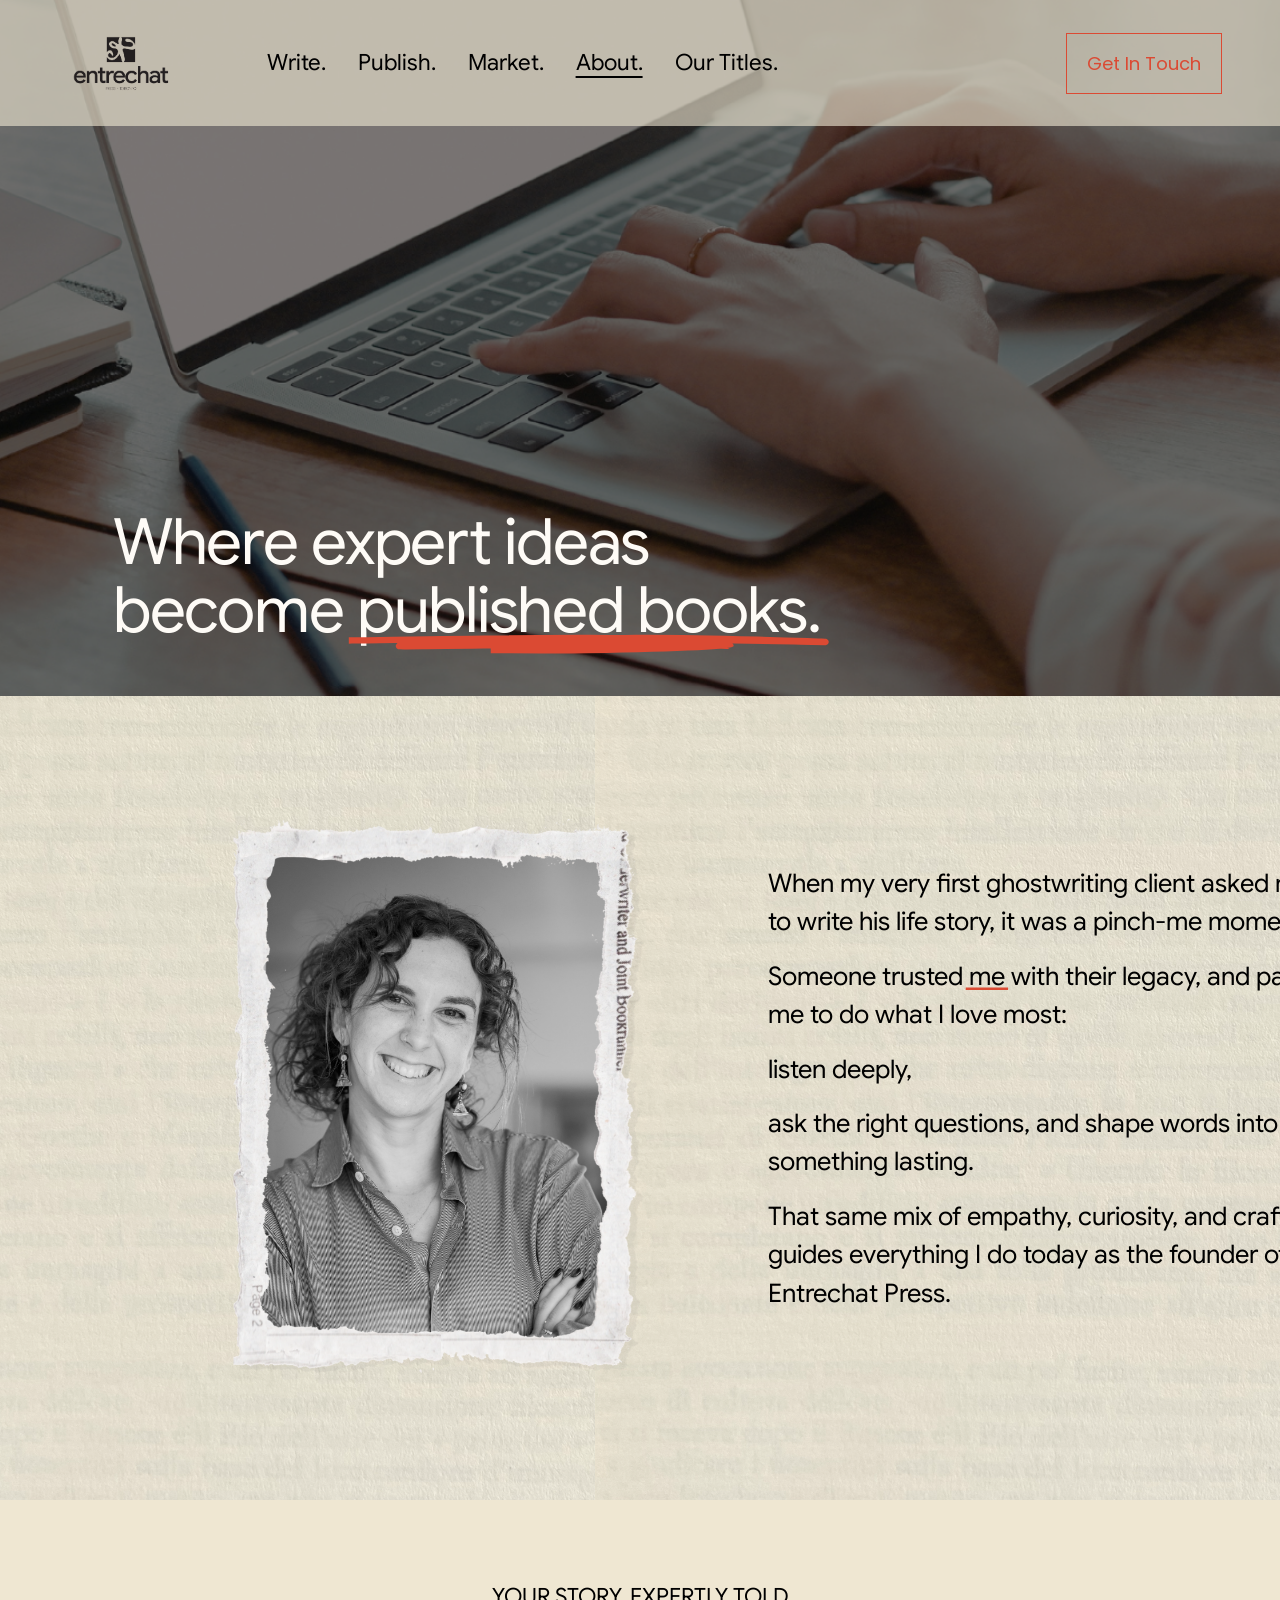
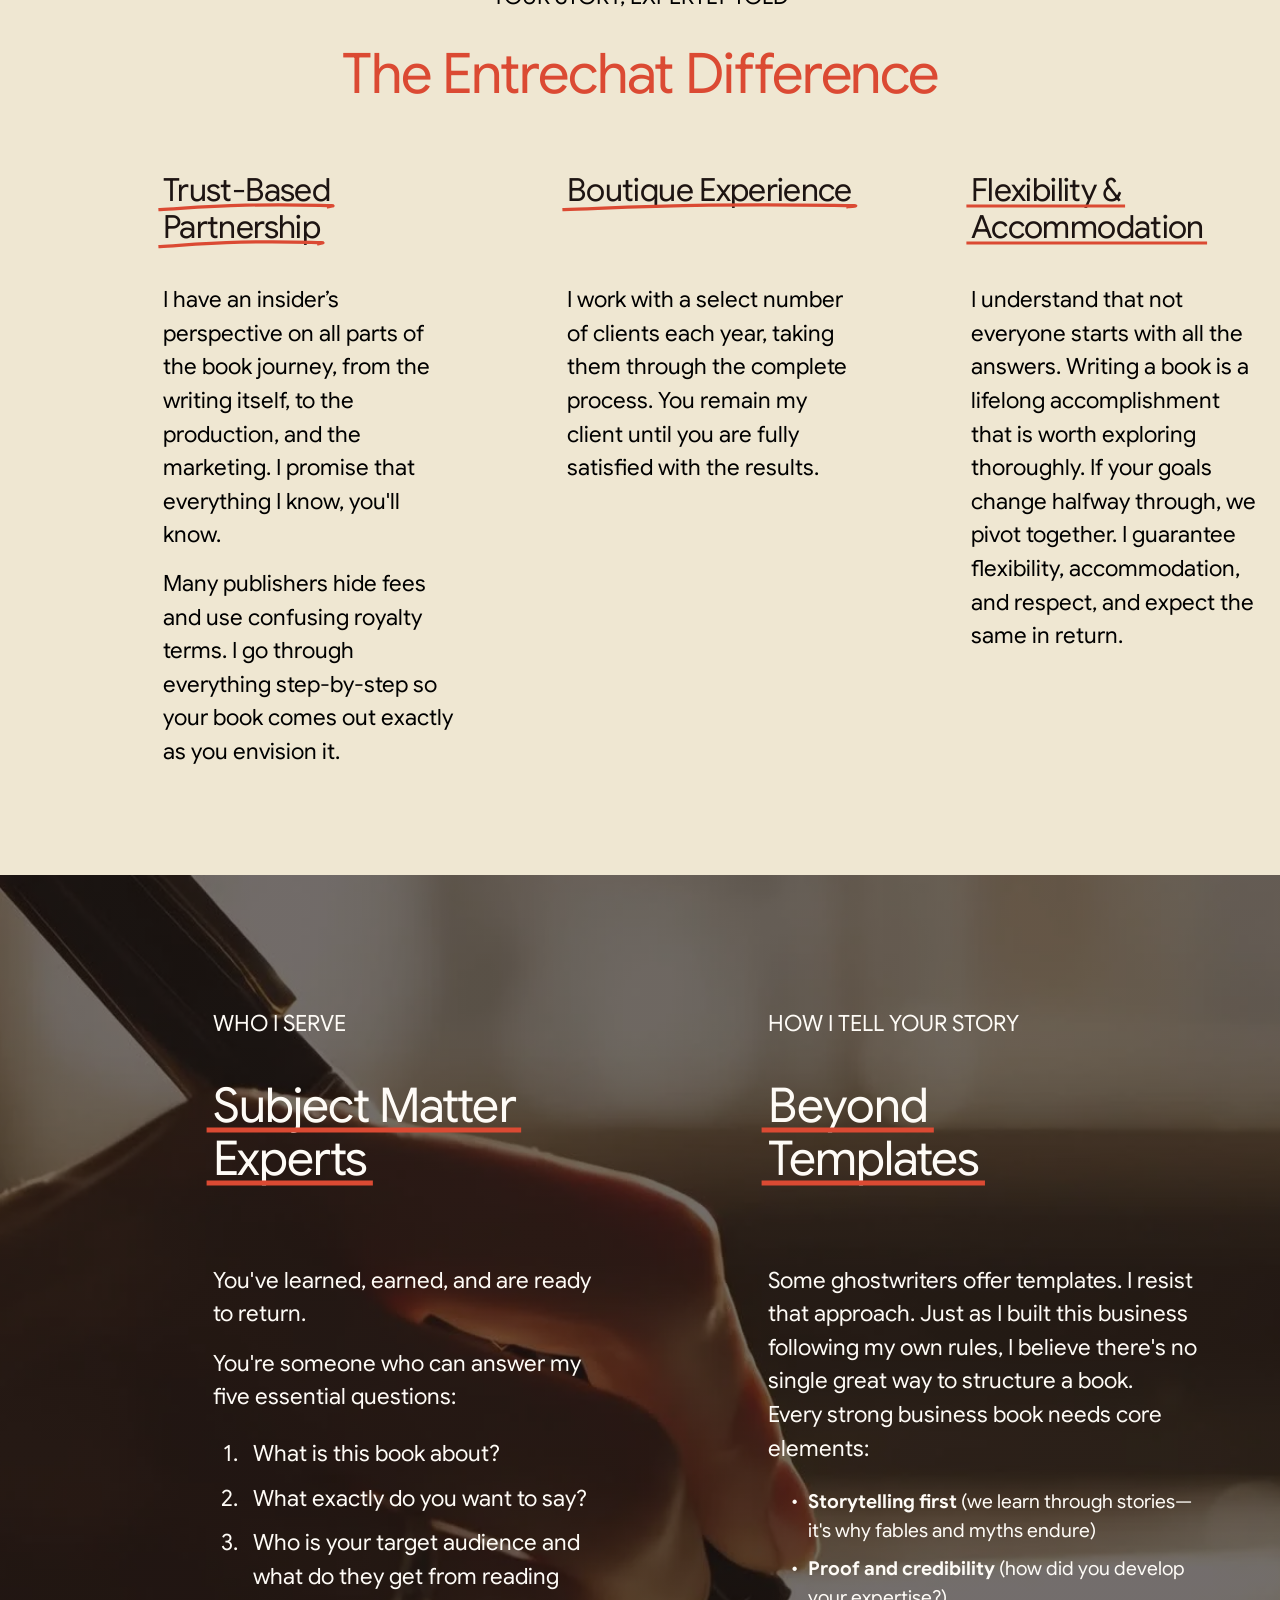
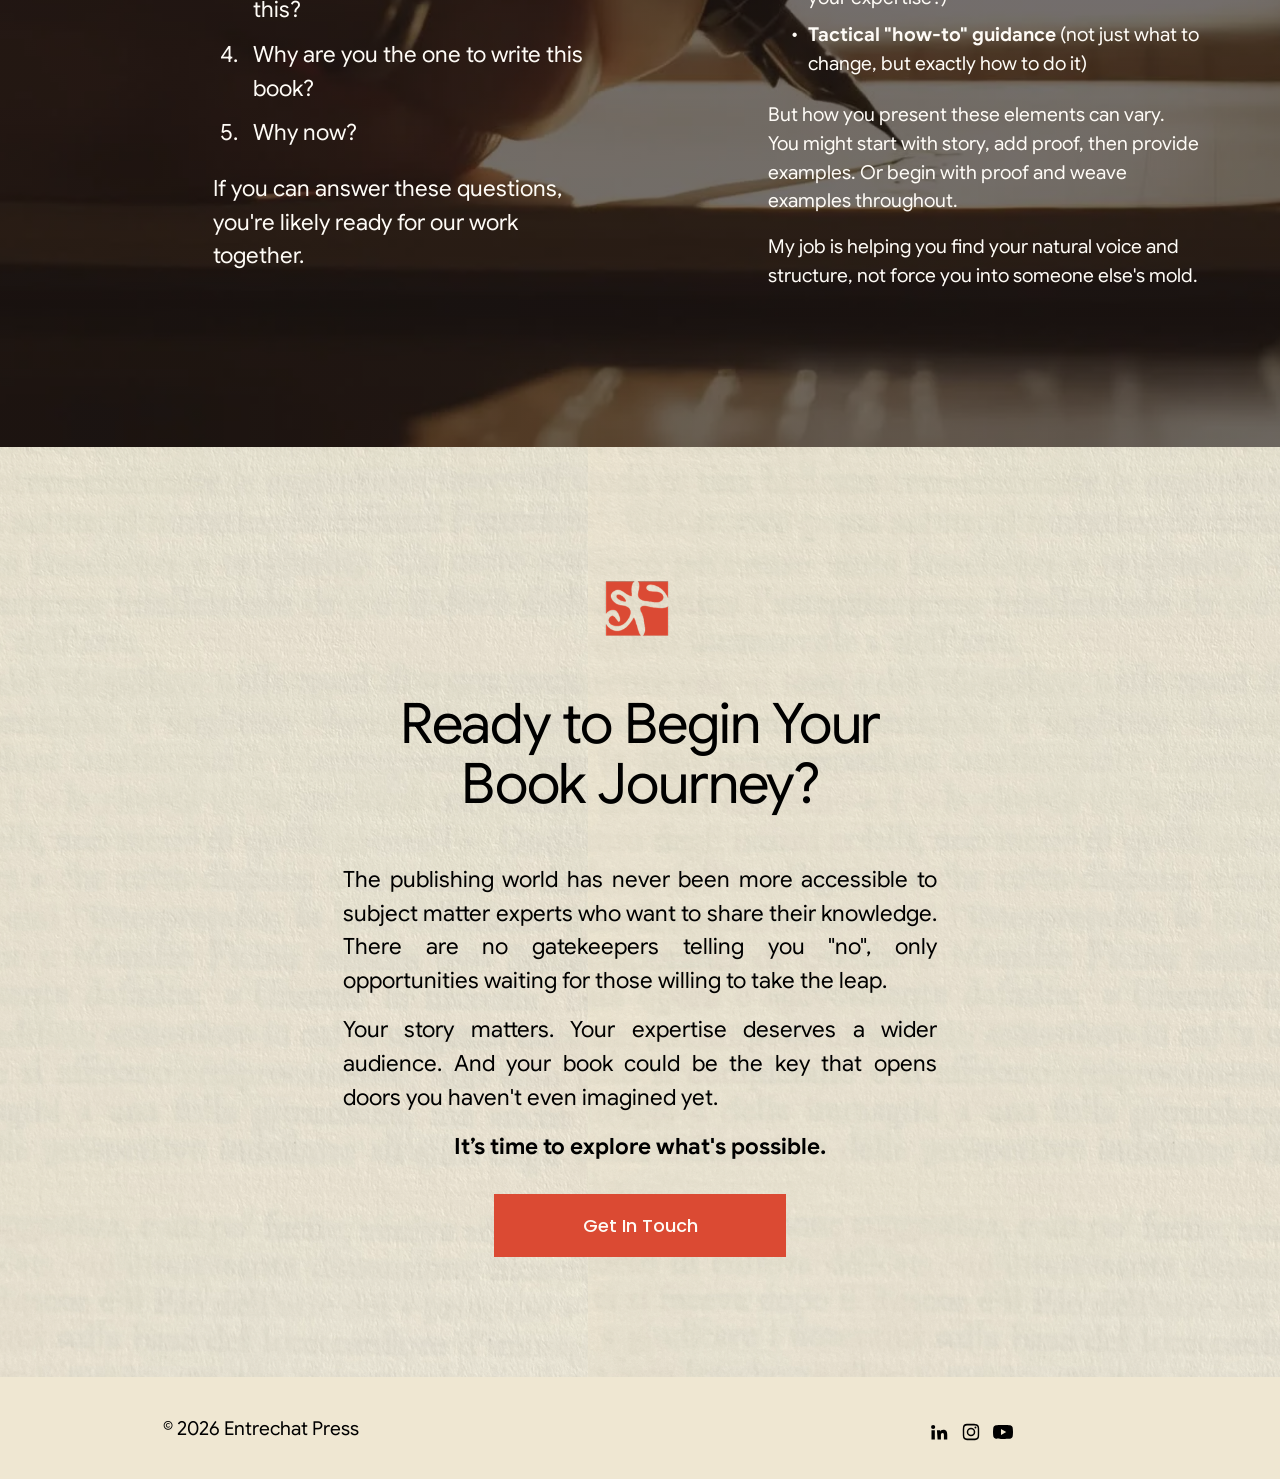
==== about.html @ d089e84f "Adina site update 2026-10-12 19:47" ====
<!doctype html>
<html lang="en-CA">
<head>
<meta charset="utf-8">
<meta name="viewport" content="width=device-width, initial-scale=1">
<title>About Us | Start Your Publishing Journey Today — Entrechat Press</title>
<link rel="icon" href="images/logo.png">
<link rel="stylesheet" href="css/style.css?v=12">
</head>
<body>
<a class="skip" href="#page">Skip to Content</a>

<header class="site-header">
  <div class="inner">
    <a class="logo" href="index.html"><img src="images/logo.png" alt="Entrechat Press"></a>
    <nav>
      <a href="write.html">Write.</a>
      <a href="publish.html">Publish.</a>
      <a href="market.html">Market.</a>
      <a href="about.html" class="active">About.</a>
      <a href="our-books.html">Our Titles.</a>
    </nav>
    <a class="header-btn" href="contact.html">Get In Touch</a>
    <button class="menu-toggle" aria-label="Open menu">&#9776;</button>
  </div>
</header>

<main id="page">

  <section class="page-hero about-hero" style="background-image:url('images/about-hero.png')">
    <h1>Where expert ideas <br>become <span class="hl">published books.<svg viewBox="0 0 100 100" preserveAspectRatio="none" aria-hidden="true"><path d="M 0,88 c 7.5,-0.45 35,-3.3 50,-3 c 15,0.3 48.5,5 50,5 c 1.5,0 -26.5,-5.75 -40,-5 c -13.5,0.75 -48.5,8.8 -50,10 c -1.5,1.2 29.5,-2 40,-2 c 10.5,0 30,0.95 30,2 c 0,1.05 -22.5,4.25 -30,5 c -7.5,0.75 -17,0 -20,0"/></svg></span></h1>
  </section>

  <section class="paper about-bio">
    <div class="stage">
      <img class="abs portrait" src="images/adina-portrait.png" alt="A woman with curly hair smiling, wearing a button-up shirt and earrings, in a black and white photo.">
      <div class="abs bio">
        <p>When my very first ghostwriting client asked me to write his life story, it was a pinch-me moment.</p>
        <p>Someone trusted <span class="hl">me<svg viewBox="0 0 100 100" preserveAspectRatio="none" aria-hidden="true"><path d="M 0,90 L 100,90"/></svg></span> with their legacy, and paid me to do what I love most:</p>
        <p>listen deeply,</p>
        <p>ask the right questions, and shape words into something lasting.</p>
        <p>That same mix of empathy, curiosity, and craft guides everything I do today as the founder of Entrechat Press.</p>
      </div>
    </div>
  </section>

  <section class="about-diff">
    <p class="eyebrow-c">Your story, expertly told</p>
    <h2>The Entrechat Difference</h2>
    <div class="diff-cols">
      <div>
        <h4><span class="hl">Trust-Based<svg viewBox="0 0 100 100" preserveAspectRatio="none" aria-hidden="true"><path d="M 0,99 c 12.5,-2.75 25,-8.5 50,-11 c 25,-2.5 38,0 50,1 c 2.4,0.2 -1.9,2.85 -2,3"/></svg></span> <span class="hl">Partnership<svg viewBox="0 0 100 100" preserveAspectRatio="none" aria-hidden="true"><path d="M 0,99 c 12.5,-2.75 25,-8.5 50,-11 c 25,-2.5 38,0 50,1 c 2.4,0.2 -1.9,2.85 -2,3"/></svg></span></h4>
        <p>I have an insider’s perspective on all parts of the book journey, from the writing itself, to the production, and the marketing. I promise that everything I know, you'll know.</p>
        <p>Many publishers hide fees and use confusing royalty terms. I go through everything step-by-step so your book comes out exactly as you envision it.</p>
      </div>
      <div>
        <h4><span class="hl">Boutique Experience<svg viewBox="0 0 100 100" preserveAspectRatio="none" aria-hidden="true"><path d="M 0,99 c 12.5,-2.75 25,-8.5 50,-11 c 25,-2.5 38,0 50,1 c 2.4,0.2 -1.9,2.85 -2,3"/></svg></span></h4>
        <p>I work with a select number of clients each year, taking them through the complete process. You remain my client until you are fully satisfied with the results.</p>
      </div>
      <div>
        <h4><span class="hl">Flexibility &amp;<svg viewBox="0 0 100 100" preserveAspectRatio="none" aria-hidden="true"><path d="M 0,90 L 100,90"/></svg></span> <span class="hl">Accommodation<svg viewBox="0 0 100 100" preserveAspectRatio="none" aria-hidden="true"><path d="M 0,90 L 100,90"/></svg></span></h4>
        <p>I understand that not everyone starts with all the answers. Writing a book is a lifelong accomplishment that is worth exploring thoroughly. If your goals change halfway through, we pivot together. I guarantee flexibility, accommodation, and respect, and expect the same in return.</p>
      </div>
    </div>
  </section>

  <section class="about-serve">
    <div class="stage">
      <div class="abs col left">
        <p class="eyebrow">Who I serve</p>
        <h3><span class="hl">Subject Matter<svg viewBox="0 0 100 100" preserveAspectRatio="none" aria-hidden="true"><path d="M 0,90 L 100,90"/></svg></span> <span class="hl">Experts<svg viewBox="0 0 100 100" preserveAspectRatio="none" aria-hidden="true"><path d="M 0,90 L 100,90"/></svg></span></h3>
        <div class="body">
          <p>You've learned, earned, and are ready to return.</p>
          <p>You're someone who can answer my five essential questions:</p>
          <ol>
            <li>What is this book about?</li>
            <li>What exactly do you want to say?</li>
            <li>Who is your target audience and what do they get from reading this?</li>
            <li>Why are you the one to write this book?</li>
            <li>Why now?</li>
          </ol>
          <p>If you can answer these questions, you're likely ready for our work together.</p>
        </div>
      </div>
      <div class="abs col right">
        <p class="eyebrow">How I tell your story</p>
        <h3><span class="hl">Beyond<svg viewBox="0 0 100 100" preserveAspectRatio="none" aria-hidden="true"><path d="M 0,90 L 100,90"/></svg></span> <span class="hl">Templates<svg viewBox="0 0 100 100" preserveAspectRatio="none" aria-hidden="true"><path d="M 0,90 L 100,90"/></svg></span></h3>
        <div class="body">
          <p>Some ghostwriters offer templates. I resist that approach. Just as I built this business following my own rules, I believe there's no single great way to structure a book.<br>Every strong business book needs core elements:</p>
          <ul class="small">
            <li><strong>Storytelling first</strong> (we learn through stories—it's why fables and myths endure)</li>
            <li><strong>Proof and credibility</strong> (how did you develop your expertise?)</li>
            <li><strong>Tactical "how-to" guidance</strong> (not just what to change, but exactly how to do it)</li>
          </ul>
          <p class="small">But how you present these elements can vary.<br>You might start with story, add proof, then provide examples. Or begin with proof and weave examples throughout.</p>
          <p class="small">My job is helping you find your natural voice and structure, not force you into someone else's mold.</p>
        </div>
      </div>
    </div>
  </section>

  <section class="paper about-begin">
    <img class="mark" src="images/logo-red-square.png" alt="A logo with black letters 'S' and 'S' on a red square background.">
    <h2>Ready to Begin Your Book Journey?</h2>
    <div class="text">
      <p>The publishing world has never been more accessible to subject matter experts who want to share their knowledge. There are no gatekeepers telling you "no", only opportunities waiting for those willing to take the leap.</p>
      <p>Your story matters. Your expertise deserves a wider audience. And your book could be the key that opens doors you haven't even imagined yet.</p>
      <p><strong>It’s time to explore what's possible.</strong></p>
    </div>
    <a class="btn btn-solid" href="contact.html">Get In Touch</a>
  </section>

</main>

<footer class="site-footer">
  <p>© 2026 Entrechat Press</p>
  <nav class="social" aria-label="Social">
    <a href="https://www.linkedin.com/in/adinasamuels/" target="_blank" rel="noopener" aria-label="LinkedIn"><svg viewBox="0 0 24 24"><path d="M4.98 3.5a2.5 2.5 0 1 1 0 5 2.5 2.5 0 0 1 0-5zM3 9.75h4v11.25H3zM9.5 9.75h3.8v1.6h.05c.53-1 1.83-2.05 3.77-2.05 4.03 0 4.78 2.65 4.78 6.1V21h-4v-5c0-1.2-.02-2.73-1.66-2.73-1.67 0-1.92 1.3-1.92 2.64V21h-4z"/></svg></a>
    <a href="https://www.instagram.com/adinasamuels/?hl=en" target="_blank" rel="noopener" aria-label="Instagram"><svg viewBox="0 0 24 24"><path d="M12 2.2c3.2 0 3.58 0 4.85.07 3.25.15 4.77 1.69 4.92 4.92.06 1.27.07 1.65.07 4.85s0 3.58-.07 4.85c-.15 3.23-1.66 4.77-4.92 4.92-1.27.06-1.65.07-4.85.07s-3.58 0-4.85-.07c-3.26-.15-4.77-1.7-4.92-4.92C2.17 15.58 2.16 15.2 2.16 12s0-3.58.07-4.85C2.38 3.92 3.9 2.38 7.15 2.23 8.42 2.17 8.8 2.16 12 2.16zm0 2c-3.15 0-3.5 0-4.74.07-2.2.1-3.22 1.14-3.32 3.32C3.88 8.83 3.87 9.2 3.87 12s0 3.17.07 4.41c.1 2.17 1.12 3.22 3.32 3.32 1.24.06 1.6.07 4.74.07s3.5 0 4.74-.07c2.2-.1 3.22-1.15 3.32-3.32.06-1.24.07-1.6.07-4.41s0-3.17-.07-4.41c-.1-2.18-1.13-3.22-3.32-3.32C15.5 4.2 15.15 4.2 12 4.2zm0 2.67a5.13 5.13 0 1 1 0 10.26 5.13 5.13 0 0 1 0-10.26zm0 1.8a3.33 3.33 0 1 0 0 6.66 3.33 3.33 0 0 0 0-6.66zm5.34-3.2a1.2 1.2 0 1 1 0 2.4 1.2 1.2 0 0 1 0-2.4z"/></svg></a>
    <a href="https://www.youtube.com/@adinasamuels" target="_blank" rel="noopener" aria-label="YouTube"><svg viewBox="0 0 24 24"><path d="M23.5 6.2a3 3 0 0 0-2.1-2.1C19.5 3.6 12 3.6 12 3.6s-7.5 0-9.4.5A3 3 0 0 0 .5 6.2 31.5 31.5 0 0 0 0 12a31.5 31.5 0 0 0 .5 5.8 3 3 0 0 0 2.1 2.1c1.9.5 9.4.5 9.4.5s7.5 0 9.4-.5a3 3 0 0 0 2.1-2.1A31.5 31.5 0 0 0 24 12a31.5 31.5 0 0 0-.5-5.8zM9.6 15.6V8.4l6.3 3.6z"/></svg></a>
  </nav>
</footer>

<script src="js/site.js"></script>
</body>
</html>
---- css/style.css ----
/* Entrechat Press - rebuilt from the Squarespace site (2026-10-12).
   Colours, fonts and spacing copied from the original theme. */

@font-face { font-family: "Google Sans"; src: url("../fonts/google-sans.woff2") format("woff2"); font-weight: 400 700; font-style: normal; font-display: swap; }
@font-face { font-family: "Google Sans"; src: url("../fonts/google-sans-italic.woff2") format("woff2"); font-weight: 400 700; font-style: italic; font-display: swap; }
@font-face { font-family: "Poppins"; src: url("../fonts/poppins-400.woff2") format("woff2"); font-weight: 400; font-display: swap; }
@font-face { font-family: "Poppins"; src: url("../fonts/poppins-500.woff2") format("woff2"); font-weight: 500 700; font-display: swap; }
@font-face { font-family: "Almarai"; src: url("../fonts/almarai-400.woff2") format("woff2"); font-weight: 400; font-display: swap; }

:root {
  --white: #FEFBF6;        /* hsl(40,82%,98%) */
  --cream: #EFE7D2;        /* lightAccent hsl(44,48%,88%) */
  --red: #DB4A33;          /* accent hsl(8,70%,53%) */
  --dark: #1D1412;         /* darkAccent */
  --black: #000;
  --text: #000;
  --sans: "Google Sans", Arial, sans-serif;
  --meta: "Poppins", Arial, sans-serif;
  --header-h: 126px;
}

* { box-sizing: border-box; }
html { scroll-behavior: smooth; }
body { margin: 0; background: var(--white); color: var(--text); font-family: var(--sans); font-size: 22.4px; line-height: 1.5; -webkit-font-smoothing: antialiased; }
img { max-width: 100%; display: block; }
a { color: inherit; }
figure { margin: 0; }
/* Squarespace bullets: a "•" in a 40px gutter, right-aligned 10px from the text */
main ul { list-style: none; padding-left: 40px; }
main ul > li::before { content: "•"; display: inline-block; box-sizing: border-box; width: 40px; margin-left: -40px; padding-right: 10px; text-align: right; }
h1, h2, h3, h4 { font-family: var(--sans); font-weight: 400; letter-spacing: -.02em; line-height: 1.2; margin: 0; }
h1 { line-height: 1.056; }
h2 { line-height: 1.08; }
h3 { line-height: 1.104; }
h4 { line-height: 1.152; }
p { margin: 0; }
main { overflow-x: clip; }
.skip { position: absolute; left: -9999px; }
.skip:focus { left: 10px; top: 10px; z-index: 100; background: #fff; padding: 8px; }

/* ---------- header ---------- */
.site-header { position: fixed; inset: 0 0 auto 0; height: var(--header-h); z-index: 50; background: rgba(239, 231, 210, .62); }
.site-header .inner { height: 100%; display: flex; align-items: center; padding: 0 57.6px; }
.site-header .logo img { width: 123px; height: 123px; }
.site-header nav { display: flex; gap: 32px; margin-left: 86px; }
.site-header nav a { text-decoration: none; font-size: 22.4px; color: var(--black); }
.site-header nav a:hover, .site-header nav a.active { text-decoration: underline; text-underline-offset: 6px; }
.header-btn { margin-left: auto; display: inline-flex; align-items: center; justify-content: center; width: 156px; height: 61px; border: 1px solid var(--red); color: var(--red); text-decoration: none; font-family: var(--meta); font-size: 18px; }
.header-btn:hover { background: var(--red); color: #fff; }
.menu-toggle { display: none; }

/* ---------- buttons ---------- */
.btn { display: inline-flex; align-items: center; justify-content: center; text-align: center; text-decoration: none; font-family: var(--meta); font-weight: 500; font-size: 18px; line-height: 1.2; }
.btn-solid { background: var(--red); color: var(--white); height: 62px; padding: 0 1.3rem; }
.btn-solid:hover { background: #c43d28; }
.btn-outline { border: 1px solid var(--red); color: var(--red); padding: 1rem 1.3rem; line-height: 1.5; font-weight: 400; }
.btn-outline:hover { background: var(--red); color: #fff; }

/* hand-drawn red underline = Squarespace text highlight: one path scaled over the
   word's content box (1.25em tall), stroke 0.1em that does not scale with the box */
.hl { position: relative; }
.hl svg { position: absolute; left: -.08em; top: 0; width: calc(100% + .15em); height: 100%; overflow: visible; fill: none; stroke: var(--red); stroke-width: .1em; stroke-linecap: square; stroke-linejoin: bevel; pointer-events: none; }
.hl svg path { vector-effect: non-scaling-stroke; }

/* ---------- home: hero ---------- */
.hero { position: relative; margin-top: 30px; min-height: 1329px; background: url("../images/hero.jpg") center / cover no-repeat; padding: 228px 0 0 264px; }
.hero .eyebrow { text-transform: uppercase; }
.hero h1 { font-size: 64px; margin-top: 48px; max-width: 820px; color: var(--dark); }
.hero h1 em { font-style: italic; color: var(--dark); }
.hero .copy { max-width: 594px; margin-top: 49px; }
.hero .copy p + p { margin-top: 33.6px; }
.hero .btn-solid { width: 342px; height: 63px; margin-top: 115px; }

/* ---------- home: logo strip ---------- */
.logo-strip { background: var(--red); height: 236px; overflow: hidden; display: flex; align-items: center; }
.logo-track { display: flex; width: max-content; animation: slideshow 300s linear infinite; }
.logo-track img { width: 327px; height: 180px; object-fit: contain; margin-right: 20px; flex: 0 0 auto; }
@keyframes slideshow { from { transform: translateX(0); } to { transform: translateX(-50%); } }

/* ---------- home: services ---------- */
.services { position: relative; height: 1136px; background: #E9503A url("../images/services-bg.png") center / cover no-repeat; }
.services .intro { text-align: center; padding-top: 124px; color: var(--cream); }
.services .intro p { text-transform: uppercase; }
.services .intro h2 { font-size: 56px; color: var(--white); font-weight: 700; margin-top: 11px; }
.services .stage { position: absolute; top: 0; bottom: 0; left: 50%; width: 1425px; margin-left: -712.5px; }
.phase-card { position: absolute; width: 342px; padding: 73px 50px 0; }
/* Squarespace shape block: cream rect with a 2px red stroke, dash 5 / gap 17, centred on the edge */
.dash-box { z-index: 0; }
.phase-card::before, .dash-box::before { content: ""; position: absolute; inset: -2px; z-index: -1; background: url("data:image/svg+xml,%3Csvg xmlns='http://www.w3.org/2000/svg' width='100%25' height='100%25'%3E%3Crect width='100%25' height='100%25' fill='%23EFE7D2' stroke='%23DB4A33' stroke-width='4' stroke-dasharray='5 17' stroke-linecap='square'/%3E%3C/svg%3E"); }
.phase-card { z-index: 0; }
.phase-card.c1 { left: 113px; top: 353px; height: 541px; }
.phase-card.c2 { left: 567px; top: 463px; height: 504px; }
.phase-card.c3 { left: 970px; top: 353px; height: 541px; }
.phase-card h4 { font-size: 32px; color: var(--black); }
.phase-card h3 { font-size: 48px; color: var(--red); margin-top: 37px; }
.phase-card p { margin-top: 21px; }
.phase-card .btn-outline { width: 241px; min-height: 99px; margin-top: 46px; }
.sticker { position: absolute; z-index: 2; pointer-events: none; object-fit: contain; }
.sticker.triangles { left: 113px; top: 304px; width: 140px; height: 87px; }
.sticker.arrow1 { left: 415px; top: 374px; width: 191px; height: 130px; }
.sticker.stars { left: 869px; top: 403px; width: 140px; height: 147px; }
.sticker.pin { left: 1174px; top: 279px; width: 137px; height: 173px; }
.sticker.arrow2 { left: 869px; top: 871px; width: 191px; height: 130px; }

/* ---------- home: testimonials + founder (paper) ---------- */
.paper-wrap { overflow: hidden; }
.paper { background: var(--cream) url("../images/paper-texture.png") center / cover no-repeat; overflow: hidden; }
.write-paper { background-image: linear-gradient(rgba(254, 251, 246, .27), rgba(254, 251, 246, .27)), url("../images/paper-texture.png"); }
.write-process { background-image: linear-gradient(rgba(254, 251, 246, .3), rgba(254, 251, 246, .3)), url("../images/paper-texture.png"); }
.testimonials { height: 626px; padding: 75px 0 0; }
.t-viewport { overflow: visible; }
.t-track { display: flex; align-items: center; height: 386px; gap: 20px; transform: translateX(-477px); }
.t-track.animating { transition: transform .6s ease; }
.t-card { flex: 0 0 570px; background: var(--red); color: var(--white); padding: 23px 51px 34px; }
.t-card img { width: 76px; height: 77px; border-radius: 50%; object-fit: cover; }
.t-card blockquote { margin: 20px 0 0; font-size: 25.6px; line-height: 1.08; letter-spacing: -.02em; max-width: 380px; }
.t-card .who { margin-top: 46px; font-family: var(--sans); font-weight: 700; font-size: 16px; line-height: 1.5; text-transform: uppercase; }
.t-card .who span { display: block; }
.t-nav { display: flex; justify-content: center; gap: 20px; margin-top: 57px; }
.t-nav button { width: 60px; height: 60px; border-radius: 50%; border: 0; background: rgba(219, 74, 51, .85); color: #fff; cursor: pointer; display: grid; place-items: center; }
.t-nav button:hover { background: var(--red); }

.founder { position: relative; height: 1188px; padding: 187px 0 0 163px; }
.founder .art { position: absolute; top: 47px; left: calc(50% - 185.5px); width: 1747px; max-width: none; clip-path: inset(0 0 0 241px); }
.founder .text { position: relative; z-index: 1; max-width: 544px; }
.founder .eyebrow { text-transform: uppercase; }
.founder h2 { width: 494px; font-size: 56px; font-weight: 700; color: var(--red); margin-top: 10px; }
.founder .body { margin-top: 27px; }
.founder .body p + p { margin-top: 16px; }
.founder .btn-solid { width: 292px; height: 63px; margin-top: 52px; }

/* ---------- home: FAQ ---------- */
.faq { position: relative; height: 1575px; background: #111 url("../images/bookshelf.jpg") center / cover no-repeat; color: var(--white); padding: 161px 0 0; }
.faq::before { content: ""; position: absolute; inset: 0; background: rgba(0, 0, 0, .85); }
.faq > * { position: relative; }
.faq .intro { text-align: center; }
.faq .intro p { text-transform: uppercase; }
.faq .intro h2 { font-size: 56px; margin-top: 10px; }
.faq .cols { display: grid; grid-template-columns: 494px 443px; justify-content: start; padding-left: 163px; column-gap: 111px; margin-top: 85px; align-items: start; }
.acc { border-bottom: 1px solid var(--white); }
.acc-item { border-top: 1px solid var(--white); }
.acc-item button { all: unset; box-sizing: border-box; cursor: pointer; width: 100%; display: flex; justify-content: space-between; align-items: center; gap: 24px; min-height: 92px; padding: 23.6px 0; font-size: 25.6px; line-height: 1.5; letter-spacing: -.02em; }
.acc-item button .icon { flex: 0 0 14px; height: 14px; position: relative; }
.acc-item button .icon::before, .acc-item button .icon::after { content: ""; position: absolute; left: 0; right: 0; top: 6px; height: 2px; background: var(--white); }
.acc-item button .icon::after { transform: rotate(90deg); transition: transform .2s; }
.acc-item.open button .icon::after { transform: rotate(0); }
.acc-item .answer { display: none; padding: 0 0 32px; max-width: 300px; line-height: 1.5; }
.faq .acc + .acc .answer { max-width: 310px; }
.acc-item.open .answer { display: block; }
.acc-item button:focus-visible { outline: 2px solid #fff; outline-offset: 4px; }

/* ---------- footer ---------- */
.spacer { height: 40px; background: var(--white); }
.site-footer { background: var(--cream); height: 102px; display: flex; align-items: center; justify-content: space-between; padding: 0 267px 0 163px; }
.site-footer p { font-size: 19.2px; }
.site-footer .social { display: flex; gap: 12px; }
.site-footer .social a { width: 20px; height: 20px; display: block; }
.site-footer .social svg { width: 20px; height: 20px; fill: #000; }

/* ---------- inner pages: shared ---------- */
.stage { position: relative; width: 1425px; margin: 0 auto; height: 100%; }
.abs { position: absolute; }
.page-hero { position: relative; height: 725px; background: #333 center / cover no-repeat; color: var(--white); padding: 210px 0 0 163px; }
.page-hero::before { content: ""; position: absolute; inset: 0; background: rgba(0, 0, 0, .54); }
.page-hero > * { position: relative; }
.page-hero h1 { font-size: 64px; }
.page-hero p { max-width: 342px; margin-top: 43px; }
.page-hero .btn-solid { width: 241px; height: 63px; margin-top: 43px; }
.eyebrow-c { font-size: 22px; text-transform: uppercase; text-align: center; }
.h2-red { font-size: 56px; font-weight: 700; color: var(--red); line-height: 1.07; }
.dashed-card { border: 2px dashed var(--red); background: rgba(239, 231, 210, .6); padding: 80px 51px 0; }
.dashed-card h4 { font-size: 32px; }
.dashed-card h3 { font-size: 32px; line-height: 1.15; margin-top: 40px; }
.dashed-card p { margin-top: 40px; line-height: 1.53; }

/* form band (Zoho form) */
.form-band { height: 924px; background: #E9503A url("../images/services-bg.png") center / cover no-repeat; }
.form-band .note { left: 113px; top: 172px; width: 544px; height: 544px; object-fit: contain; }
.form-band .note-text { left: 213px; top: 312px; width: 342px; text-align: center; }
.form-band .note-text h4 { font-size: 32px; font-weight: 700; color: var(--red); }
.form-band .note-text p { width: 241px; margin: 24px auto 0; font-size: 19.2px; color: var(--dark); }
.form-band .form { left: 768px; top: 172px; width: 544px; }
.form-band iframe { display: block; border: 0; width: 539px; max-width: 100%; height: 533px; }
/* write page: measured against the original at 1425px */
.form-band.write { height: 769px; }
.form-band.write .note { left: 104px; top: 95px; width: 556px; height: 556px; }
.form-band.write .note-text { left: 206px; top: 236px; }
.form-band.write .note-text h4 { line-height: 1.12; }
.form-band.write .note-text p { line-height: 1.5; }
.form-band.write .form { left: 761px; top: 96px; }

/* ---------- write page ---------- */
.paths { background: var(--red); height: 1387px; color: var(--white); text-align: center; padding-top: 74px; }
.paths .mark { width: 173px; height: 173px; object-fit: contain; margin: 0 auto; }
.paths h2 { font-size: 56px; font-weight: 700; margin-top: -26px; }
.paths .lead { max-width: 897px; margin: 50px auto 0; }
.path-cards { display: grid; grid-template-columns: repeat(3, 342px); column-gap: 62px; justify-content: start; padding-left: 163px; margin-top: 105px; text-align: left; }
.path-card { background: linear-gradient(transparent 196px, #C53B26 196px); height: 700px; }
.path-card .top { height: 271px; background: url("../images/torn-paper-2.png") top center / 100% 100% no-repeat; text-align: center; padding-top: 27px; color: var(--dark); }
.path-card:first-child .top { background-image: url("../images/torn-paper-1.png"); }
.path-card .top h4 { font-size: 32px; font-weight: 700; margin-top: 25px; }
.path-card .body { padding: 36px 50px 0; font-size: 19.2px; line-height: 1.5; }
.path-card .body p + p { margin-top: 16px; }
.btn-cream { background: var(--white); color: var(--red); width: 292px; height: 63px; margin-top: 48px; }
.btn-cream:hover { background: #fff; }

.write-paper { height: 836px; }
.write-paper .blueprint { left: 264px; top: 184px; width: 494px; }
.write-paper .blueprint .eyebrow { text-transform: uppercase; }
.write-paper .blueprint h2 { width: 443px; margin-top: 11px; }
.write-paper .blueprint .boat { margin-top: 18px; color: var(--dark); }
.write-paper .blueprint .start { margin-top: 17px; }
.write-paper .blueprint ul { padding: 0 0 0 40px; margin: 22px 0 0; }
.write-paper .blueprint li { margin-bottom: 11.3px; }
.write-paper .pen { left: 869px; top: 111px; width: 556px; height: 688px; object-fit: cover; }
.write-process { height: 1062px; }
.write-process .process-head { left: 516px; top: 95px; text-align: left; }
.write-process .process-head .eyebrow { text-transform: uppercase; }
.write-process .process-head h2 { margin-top: 3px; }
.proc-card { padding: 73px 50px 0; }
.proc-card h4 { font-size: 32px; }
.proc-card h3 { width: 191px; font-size: 32px; line-height: 1.152; letter-spacing: -.02em; margin-top: 37px; }
.proc-card h3.narrow { width: 142px; }
.proc-card p { width: 191px; margin-top: 36px; }

/* ---------- publish page ---------- */
.pub-hero { height: 872px; padding: 212px 0 0 113px; }
.pub-hero::before { background: rgba(0, 0, 0, .56); }
.pub-hero h1 { font-size: 56px; line-height: 1.08; }
.pub-hero p { max-width: 443px; margin-top: 12px; }
.pub-hero p + p { margin-top: 16px; }
.pub-hero .btn-solid { margin-top: 47px; }

.pub-process { height: 1541px; background-image: linear-gradient(rgba(254, 251, 246, .3), rgba(254, 251, 246, .3)), url("../images/paper-texture.png"); }
.pub-process .process-head { left: 0; right: 0; top: 124px; text-align: center; }
.pub-process .process-head .eyebrow-c { font-size: inherit; }
.pub-process .process-head h2 { margin-top: 11px; }
.pub-card { left: 163px; width: 1099px; height: 247px; }
.dash-box.thick::before { background: url("data:image/svg+xml,%3Csvg xmlns='http://www.w3.org/2000/svg' width='100%25' height='100%25'%3E%3Crect width='100%25' height='100%25' fill='%23EFE7D2' stroke='%23DB4A33' stroke-width='6' stroke-dasharray='5 18' stroke-linecap='square'/%3E%3C/svg%3E"); inset: -3px; }
.pub-card > * { position: absolute; }
.pub-card .phase { left: 101px; top: 37px; font-size: 25.6px; }
.pub-card h4 { left: 101px; top: 110px; width: 191px; font-size: 32px; }
.pub-card .text { left: 404px; top: 37px; width: 645px; }
.pub-note { left: 314px; top: 1310px; width: 847px; font-size: 19.2px; }
.pub-process .sticker { z-index: 2; }

.pub-dark { height: 930px; background: #121820 url("../images/typewriter-still.jpg") center / cover no-repeat; color: var(--white); }
.pub-dark .lead { left: 113px; top: 121px; width: 494px; font-size: 32px; }
.pub-dark .body { left: 113px; top: 378px; width: 443px; }
.pub-dark .body p + p { margin-top: 16px; }

.pub-own { height: 1173px; background-image: linear-gradient(rgba(254, 251, 246, .3), rgba(254, 251, 246, .3)), url("../images/paper-texture.png"); }
.pub-own .own-text { left: 113px; top: 161px; width: 594px; }
.pub-own .eyebrow { text-transform: uppercase; }
.pub-own h2 { width: 544px; margin-top: 11px; }
.pub-own .acc { margin-top: 50px; }
.pub-own .own-img { left: 869px; top: 95px; width: 556px; height: 872px; object-fit: cover; }
.pub-own .own-btn { left: 113px; top: 1015px; width: 241px; height: 63px; }
.acc.dark { border-bottom-color: var(--black); }
.acc.dark .acc-item { border-top-color: var(--black); }
.acc.dark .acc-item button { min-height: 0; font-size: 32px; line-height: 40px; padding: 15px 0; }
.acc.dark .acc-item button .icon::before, .acc.dark .acc-item button .icon::after { background: var(--black); height: 1px; }
.acc.dark .acc-item button:focus-visible { outline-color: var(--black); }
.acc.dark .acc-item .answer { max-width: none; font-size: 19.2px; line-height: 1.5; padding: 16px 0 47px; }
.acc .answer p + p, .acc .answer ul + p { margin-top: 16px; }
.acc .answer ul { margin: 16px 0 0; padding-left: 40px; }

.faq.pub-faq { height: 805px; padding: 95px 0 0; }
.faq.pub-faq .intro h2 { font-size: 48px; line-height: 1.104; letter-spacing: -.02em; margin-top: 0; }
.faq.pub-faq .cols { grid-template-columns: 443px 544px; column-gap: 112px; margin-top: 154px; }
.faq.pub-faq .acc-item button { min-height: 92px; padding: 30px 0; line-height: 1.25; }
.form-band.plain { height: 1430px; background: var(--red); }
.form-band.plain .note { top: 169px; height: 504px; object-fit: cover; }
.form-band.plain .note-text { top: 292px; }
.form-band.plain .form { left: 718px; top: 169px; width: 594px; }
.form-band.plain iframe { width: 594px; height: 578px; }

/* ---------- market page ---------- */
.mkt-hero { height: 946px; padding: 300px 0 0 113px; }
.mkt-hero::before { background: rgba(0, 0, 0, .66); }
.mkt-hero p { max-width: 393px; margin-top: 26px; }
.mkt-hero .btn-solid { margin-top: 50px; }

.mkt-intro { height: 841px; background: var(--cream) center / cover no-repeat; background-image: linear-gradient(rgba(254, 251, 246, .15), rgba(254, 251, 246, .15)), url("../images/market-bg-1.png"); }
.mkt-intro .big { left: 113px; top: 95px; width: 897px; font-size: 48px; font-weight: 700; color: var(--red); line-height: 1.104; }
.mkt-intro .left { left: 113px; top: 316px; width: 494px; }
.mkt-intro .left p + p { margin-top: 16px; }
.mkt-intro .right-lead { left: 718px; top: 316px; width: 494px; }
.mkt-intro .believe { left: 768px; top: 411px; width: 443px; margin: 0; padding-left: 40px; }
.mkt-intro .believe li { margin-bottom: 11.1px; }
.mkt-intro .asset { left: 718px; top: 647px; width: 594px; }

.mkt-focus { height: 1186px; background: #EEE4CF center / cover no-repeat; background-image: linear-gradient(rgba(239, 231, 210, .3), rgba(239, 231, 210, .3)), url("../images/market-bg-2.png"); }
.mkt-focus .process-head { left: 0; right: 0; top: 121px; text-align: center; }
.mkt-focus .process-head .eyebrow-c { font-size: inherit; }
.mkt-focus .process-head h2 { margin-top: 3px; }
.focus-card { left: 264px; width: 897px; height: 136px; }
.focus-card h3 { position: absolute; left: 101px; top: 36.5px; font-size: 48px; line-height: 1.104; }
.focus-card.first h3 { top: 45.5px; }
.focus-card h4 { position: absolute; left: 252px; top: 50px; font-size: 32px; }

.mkt-options { height: 1902px; background: var(--red); color: var(--white); text-align: center; padding: 74px 0 0; }
.mkt-options .mark { width: 247px; height: 247px; object-fit: contain; margin: 0 auto; }
.mkt-options h2 { font-size: 56px; font-weight: 700; margin-top: -63px; }
.mkt-options .lead { max-width: 847px; margin: 12.5px 0 0 314px; }
.opt-cards { display: grid; grid-template-columns: repeat(3, 342px); column-gap: 62px; justify-content: start; padding-left: 163px; margin-top: 124px; text-align: left; }
.opt-card { height: 1197px; background: linear-gradient(transparent 30px, #C53B26 30px); }
.opt-card.late { background: linear-gradient(transparent 67px, #C53B26 67px); }
.opt-card .top { height: 271px; background: center top / 100% 100% no-repeat; padding: 22px 50px 0; }
.opt-card .top p { color: var(--red); }
.opt-card .top h4 { color: var(--dark); font-size: 32px; font-weight: 700; margin-top: 11px; }
.opt-card:first-child .top h4 { margin-top: 24px; }
.opt-card .body { padding: 17px 50px 0; font-size: 19.2px; line-height: 1.5; }
.opt-card .body p + p { margin-top: 16px; }
.opt-card .body ul { margin: 22px 0 0; padding-left: 40px; }
.opt-card .body li { margin-bottom: 10px; }
.btn-cream.wide { width: 393px; margin-top: 47px; }

.mkt-fit { height: 872px; }
.mkt-fit .fit-text { left: 264px; top: 161px; width: 494px; }
.mkt-fit .eyebrow { text-transform: uppercase; }
.mkt-fit h2 { width: 342px; margin-top: 51px; }
.mkt-fit .intro { font-size: 25.6px; margin-top: 39px; line-height: 1.5; }
.mkt-fit ul { margin: 22px 0 0; padding-left: 40px; }
.mkt-fit li { margin-bottom: 11px; }
.mkt-fit li:last-child { margin-bottom: 0; }
.mkt-fit ul + p { margin-top: 22px; }
.mkt-fit .fit-img { left: 1071px; top: 110px; width: 354px; height: 651px; object-fit: cover; object-position: 47.2% 32%; }
.form-band.mkt { height: 878px; }
.form-band.mkt .note { top: 168px; height: 578px; object-fit: cover; }
.form-band.mkt .note-text { top: 315px; }
.form-band.mkt .note-text p { margin-top: 37px; }
.form-band.mkt .form { left: 718px; top: 168px; width: 594px; }
.form-band.mkt iframe { width: 594px; height: 578px; }

/* ---------- about page ---------- */
.about-hero { height: 696px; padding: 509px 0 0 113px; }
.about-hero::before { background: rgba(0, 0, 0, .49); }
.about-hero h1 { max-width: 948px; }

.about-bio { height: 804px; background-image: url("../images/about-bg-1.png"); }
.about-bio .portrait { left: 213px; top: 95px; width: 443px; height: 615px; object-fit: cover; }
.about-bio .bio { left: 768px; top: 168px; width: 544px; font-size: 25.6px; line-height: 1.5; }
.about-bio .bio p + p { margin-top: 16px; }

.about-diff { height: 975px; background: var(--cream); padding: 80px 0 0; }
.about-diff .eyebrow-c { font-size: inherit; }
.about-diff h2 { font-size: 56px; color: var(--red); text-align: center; margin-top: 30px; }
.diff-cols { display: grid; grid-template-columns: repeat(3, 292px); column-gap: 112px; justify-content: start; padding-left: 163px; margin-top: 68px; }
.diff-cols h4 { font-size: 32px; min-height: 74px; color: var(--dark); }
.diff-cols p { margin-top: 37px; }
.diff-cols p + p { margin-top: 15px; }

.about-serve { height: 1172px; background: linear-gradient(rgba(29, 20, 18, .62), rgba(29, 20, 18, .62)), #1D1412 url("../images/about-pen-still.jpg") center / cover no-repeat; color: var(--white); }
.about-serve .col { top: 132px; }
.about-serve .left { left: 213px; width: 393px; }
.about-serve .right { left: 768px; width: 443px; }
.about-serve .right .eyebrow { width: 494px; }
.about-serve .eyebrow { text-transform: uppercase; }
.about-serve h3 { font-size: 48px; line-height: 1.104; margin-top: 39px; width: 292px; }
.about-serve .left h3 { width: 393px; }
.about-serve .body { margin-top: 78px; }
.about-serve .body p + p { margin-top: 16px; }
.about-serve .body ol + p, .about-serve .body ul + p { margin-top: 22px; }
.about-serve ol, .about-serve ul { margin: 23px 0 0; padding-left: 40px; list-style: none; }
.about-serve ol { counter-reset: rte-list; }
.about-serve ol > li { counter-increment: rte-list; }
.about-serve ol > li::before { content: counter(rte-list) ". "; display: inline-block; box-sizing: border-box; width: 40px; margin-left: -40px; padding-right: 10px; text-align: right; white-space: pre; }
.about-serve li { margin-bottom: 11px; }
.about-serve li:last-child { margin-bottom: 0; }
.about-serve ul.small { margin-top: 22px; }
.about-serve ul.small li { margin-bottom: 9px; font-size: 19.2px; line-height: 1.5; }
.about-serve ul.small li:last-child { margin-bottom: 0; }
.about-serve p.small { font-size: 19.2px; line-height: 1.5; }
.about-serve p.small + p.small { margin-top: 17px; }

.about-begin { height: 930px; text-align: center; padding: 85px 0 0; background-image: linear-gradient(rgba(239, 231, 210, .15), rgba(239, 231, 210, .15)), url("../images/about-bg-2.png"); }
.about-begin .mark { width: 241px; height: 136px; object-fit: contain; margin: 0 auto; }
.about-begin h2 { font-size: 56px; max-width: 594px; margin: 26px auto 0; }
.about-begin .text { max-width: 594px; margin: 48px auto 0; text-align: justify; }
.about-begin .text p + p { margin-top: 16px; }
.about-begin .text p:last-child { text-align: center; }
.about-begin .btn-solid { width: 292px; height: 63px; margin-top: 30px; }

/* ---------- our titles page ---------- */
.sr-only { position: absolute; width: 1px; height: 1px; overflow: hidden; clip: rect(0 0 0 0); }
.books-hero { height: 466px; padding: 275px 0 0 105px; }
.books-hero h1 { max-width: 847px; line-height: 1.05; }

.release { background: var(--cream) url("../images/books-bg.png") center / cover no-repeat; overflow: hidden; }
.release.r1 { height: 913px; }
.release.r2 { height: 961px; }
.marquee { position: absolute; left: 0; width: 1410px; height: 150px; overflow: visible; }
.marquee text { font-family: var(--sans); font-size: 64px; fill: rgba(176, 156, 104, .55); letter-spacing: -.01em; }
.release .book { z-index: 1; }
.release .info { width: 594px; z-index: 1; line-height: 1.53; }
.release .buy { display: flex; gap: 11px; margin-top: 23px; }
.release .buy .btn-solid { width: 292px; height: 63px; font-size: 19px; }
.release .avail { display: flex; align-items: center; gap: 20px; margin-top: 28px; padding-left: 9px; font-size: 20px; }
.release .avail strong { white-space: nowrap; }
.release .avail img { flex: 1 1 auto; min-width: 0; width: 445px; }

.books-quote { background: var(--cream); display: grid; grid-template-columns: 594px 594px; gap: 12px; justify-content: center; padding: 45px 0 60px; }
.q-card { background: var(--white); border-radius: 24px; height: 688px; display: flex; align-items: center; padding: 0 51px; }
.q-card h3 { font-size: 46px; line-height: 1.15; }
.q-img { border-radius: 24px; overflow: hidden; height: 688px; }
.q-img img { width: 100%; height: 100%; object-fit: cover; }

.more-titles { background: var(--cream); display: flex; gap: 0; padding: 88px 0 130px 105px; }
.more-titles h2 { flex: 0 0 202px; font-size: 56px; color: var(--red); line-height: 1.08; }
.title-grid { display: grid; grid-template-columns: repeat(3, 292px); column-gap: 61px; row-gap: 100px; }
.title img { width: 286px; height: 357px; object-fit: cover; }
.title .name { margin-top: 41px; font-size: 22px; }
.title p + p { font-size: 20px; margin-top: 10px; }
.title .btn-solid { width: 292px; height: 63px; margin-top: 44px; }

/* ---------- contact page ---------- */
.contact { height: 1187px; background: var(--cream) url("../images/market-bg-1.png") center / cover no-repeat; }
.contact .mark { left: 206px; top: 272px; width: 90px; }
.contact h2 { left: 206px; top: 428px; width: 342px; }
.contact .lead { left: 206px; top: 599px; width: 342px; font-size: 24px; line-height: 1.6; }
.contact .form { left: 711px; top: 257px; width: 494px; }
.contact iframe { border: 0; width: 100%; height: 532px; }

/* ---------- book pages ---------- */
.book-top, .book-video, .book-bottom { background: var(--cream) url("../images/market-bg-3.png") center / cover no-repeat; }
.book-top { position: relative; min-height: 1191px; padding: 200px 0 110px; }
.book-top .cover { position: absolute; left: 862px; top: 127px; width: calc(100% - 862px); height: calc(100% - 127px); max-width: none; object-fit: cover; }
.book-top .col { width: 594px; margin-left: 156px; text-align: center; font-size: 20px; line-height: 1.45; }
.pill { display: inline-block; border: 4px solid var(--red); border-radius: 40px; padding: 13px 38px; color: var(--red); font-weight: 700; font-size: 20px; text-transform: uppercase; background: var(--white); }
.book-title { font-size: 46px; color: var(--red); line-height: 1.15; margin-top: 40px; }
.book-top .desc { margin-top: 10px; }
.book-top .desc p + p { margin-top: 16px; }
.book-top .cta { color: var(--red); font-weight: 700; }
.book-top .avail { display: flex; align-items: center; gap: 16px; margin-top: 30px; text-align: left; }
.book-top .avail strong { white-space: nowrap; padding-left: 10px; }
.book-top .avail img { flex: 1 1 auto; min-width: 0; }
.book-top .buttons { display: flex; flex-direction: column; align-items: center; gap: 11px; margin-top: 40px; }
.book-top .buttons .btn-solid { width: 494px; height: 63px; font-size: 19px; }

.book-top .signup { border: 0; width: 100%; height: 360px; margin-top: 20px; }
.book-video { text-align: center; padding: 99px 0 73px; }
.book-video h4 { font-size: 32px; font-weight: 700; color: var(--red); }
.book-video p { font-size: 22px; font-weight: 700; margin-top: 10px; }
.book-video iframe { display: block; border: 0; width: 594px; height: 336px; margin: 40px auto 0; }

.book-bottom { padding: 100px 0 110px; }
.book-bottom .row { display: flex; align-items: center; margin-left: 125px; }
.book-bottom .bracket { width: 60px; flex: 0 0 60px; }
.book-bottom .quote { width: 393px; flex: 0 0 393px; margin-left: 21px; font-size: 20px; line-height: 1.45; }
.book-bottom .quote .who { margin-top: 16px; }
.book-bottom .quote .who strong { color: var(--red); }
.book-bottom .photo { width: 241px; flex: 0 0 241px; height: 337px; object-fit: cover; margin-left: 61px; }
.book-bottom .about { width: 393px; flex: 0 0 393px; margin-left: 11px; font-size: 20px; line-height: 1.45; }
.book-bottom .about h4 { font-size: 22px; font-weight: 700; color: var(--red); margin-bottom: 10px; }
.book-bottom .row2 { display: flex; align-items: center; gap: 11px; margin-left: 156px; }
.book-bottom .row2 .photo { margin-left: 0; height: 320px; }
.book-bottom .row2 .about { width: 544px; flex-basis: 544px; margin-left: 51px; }
.book-bottom .row2 + .row { margin-top: 80px; margin-left: 185px; }
.book-bottom .quote .q + .q { margin-top: 60px; }
.book-bottom .quote.wide { width: 996px; flex-basis: 996px; }

/* ---------- responsive ---------- */
@media (max-width: 1200px) {
  .services { height: auto; padding-bottom: 80px; }
  .services .stage { position: static; width: auto; margin-left: 0; display: grid; gap: 40px; justify-items: center; margin-top: 60px; }
  .phase-card { position: static; height: auto !important; padding-bottom: 50px; max-width: 90vw; }
  .sticker { display: none; }
  .founder .art { position: static; width: 100%; margin: 40px 0 0 -6vw; }
  .stage:not(.services .stage) { width: auto; height: auto; padding: 0 6vw; }
  .abs { position: static !important; }
  .stage img.abs[src*="stickers"] { display: none; }
  .write-paper, .write-process { height: auto; padding: 80px 0; }
  .write-paper .blueprint, .write-paper .blueprint h2 { width: auto; }
  .write-paper .pen { width: 100%; height: auto; margin: 40px 0; }
  .write-process .process-head { margin: 0 0 30px; }
  .proc-card { position: relative !important; padding-bottom: 50px; margin-bottom: 30px; width: auto !important; height: auto !important; }
  .proc-card h3, .proc-card h3.narrow, .proc-card p { width: auto; }
  .dashed-card { width: auto !important; height: auto !important; padding-bottom: 50px; margin-bottom: 30px; }
  .path-cards { grid-template-columns: minmax(0, 342px); row-gap: 40px; }
  .paths { height: auto; padding-bottom: 80px; }
  .form-band { height: auto; padding: 60px 0; }
  .form-band .stage { position: relative; }
  .form-band .note { width: 100%; max-width: 480px; height: auto; margin: 0 auto 30px; }
  .form-band .note-text { position: absolute !important; top: 18%; left: 50%; transform: translateX(-50%); width: min(300px, 70%); }
  .form-band .note-text h4 { font-size: 26px; }
  .form-band .note-text p { width: auto; margin-top: 16px; font-size: 17px; }
  .form-band .form { width: 100%; }
  .form-band.write { height: auto; }
  .form-band.write .note { width: 100%; height: auto; }
  .form-band.write .note-text { top: 18%; left: 50%; }
  .pub-process, .pub-dark, .pub-own { height: auto; padding: 80px 0; }
  .pub-process .process-head { margin-bottom: 40px; }
  .pub-card { width: auto; height: auto; margin-bottom: 30px; padding: 40px 6vw; }
  .pub-card > * { position: static; }
  .pub-card h4 { width: auto; margin-top: 20px; }
  .pub-card .text { width: auto !important; margin-top: 20px; }
  .pub-note, .pub-dark .lead, .pub-dark .body, .pub-own .own-text { width: auto; }
  .pub-dark .body { margin-top: 40px; }
  .pub-own .own-img { width: 100%; height: auto; margin-top: 50px; }
  .pub-faq .cols { grid-template-columns: 443px 444px; column-gap: 40px; }
  .mkt-intro, .mkt-focus, .mkt-fit { height: auto; padding: 80px 0; }
  .mkt-intro .big, .mkt-intro .left, .mkt-intro .right-lead, .mkt-intro .believe, .mkt-intro .asset, .mkt-fit .fit-text { width: auto; margin-bottom: 24px; }
  .mkt-intro img.abs, .mkt-focus img.abs { display: none; }
  .mkt-focus .process-head { margin-bottom: 40px; }
  .focus-card { width: auto; height: auto; display: flex; align-items: center; gap: 40px; padding: 30px 6vw; margin-bottom: 30px; }
  .focus-card h3, .focus-card h4 { position: static; }
  .opt-cards { grid-template-columns: minmax(0, 342px); row-gap: 40px; }
  .opt-card { min-height: 0; }
  .mkt-fit h2 { width: auto; }
  .mkt-fit .fit-img { width: 100%; height: auto; }
  .about-bio, .about-serve { height: auto; padding: 80px 0; }
  .about-bio .portrait { width: 100%; max-width: 443px; height: auto; margin: 0 auto 40px; }
  .about-bio .bio, .about-serve .col, .about-serve h3, .about-serve .left h3 { width: auto; }
  .about-serve .col + .col { margin-top: 60px; }
  .diff-cols { grid-template-columns: minmax(0, 500px); row-gap: 40px; padding: 0 6vw; }
  .diff-cols h4 { min-height: 0; }
  .release.r1, .release.r2 { height: auto; padding: 60px 0; }
  .marquee { display: none; }
  .release .book { width: 100% !important; max-width: 480px; margin: 0 auto 30px; }
  .release .info { width: auto; }
  .books-quote { grid-template-columns: minmax(0, 594px); padding: 45px 6vw 60px; }
  .q-card, .q-img { height: auto; min-height: 360px; padding-top: 40px; padding-bottom: 40px; }
  .q-img { padding: 0; }
  .more-titles { flex-direction: column; padding: 80px 6vw; }
  .more-titles h2 { flex: none; margin-bottom: 40px; }
  .title-grid { grid-template-columns: repeat(2, 292px); }
  .contact { height: auto; padding: 180px 0 80px; }
  .contact h2, .contact .lead, .contact .form { width: auto; margin-top: 30px; }
  .book-top { min-height: 0; padding: 150px 6vw 60px; display: flex; flex-direction: column-reverse; }
  .book-top .cover { position: static; width: 100%; height: auto; max-width: 480px; margin: 40px auto 0; }
  .book-top .col { width: auto !important; margin: 0 !important; }
  .book-top .buttons .btn-solid { width: 100% !important; }
  .book-video { padding: 70px 6vw; }
  .book-video iframe { width: 100%; height: 56vw; }
  .book-bottom { padding: 70px 6vw; }
  .book-bottom .row { flex-wrap: wrap; margin: 0; gap: 30px; }
  .book-bottom .bracket { display: none; }
  .book-bottom .quote, .book-bottom .about { flex: 1 1 100%; width: auto; margin: 0; }
  .book-bottom .photo { margin: 0; }
  .book-bottom .row2 { flex-wrap: wrap; margin: 0; }
  .book-bottom .row2 .photo { width: calc(50% - 6px); flex-basis: calc(50% - 6px); }
  .book-bottom .row2 + .row { margin: 40px 0 0; }
  .book-bottom .row2 .about { flex: 1 1 100% !important; width: auto !important; margin: 0; }
  .book-title { font-size: 32px; }
}
@media (max-width: 900px) {
  :root { --header-h: 121px; }
  body { font-size: 18px; }
  .site-header .inner { padding: 0 6vw; }
  .site-header .logo img { width: 74px; height: 74px; }
  .site-header nav, .header-btn { display: none; }
  /* Squarespace "half line" burger: three 1px lines, the middle one half length on the right */
  .menu-toggle { display: block; position: relative; margin: 0 0 0 auto; width: 47px; height: 37px; padding: 0; border: 0; cursor: pointer; font-size: 0; color: transparent; background: linear-gradient(#000, #000) no-repeat right 6px top 18px / 17.5px 1px; z-index: 2; }
  .menu-toggle::before, .menu-toggle::after { content: ""; position: absolute; right: 6px; width: 35px; height: 1px; background: #000; transition: transform .25s, top .25s, width .25s; }
  .menu-toggle::before { top: 8.5px; }
  .menu-toggle::after { top: 27.5px; }
  .site-header.open .menu-toggle { background-size: 0 0; }
  .site-header.open .menu-toggle::before, .site-header.open .menu-toggle::after { top: 18px; right: -6px; width: 29px; }
  .site-header.open .menu-toggle::before { transform: rotate(45deg); }
  .site-header.open .menu-toggle::after { transform: rotate(-45deg); }
  .site-header.open { height: 100vh; height: 100dvh; background: var(--white); }
  .site-header.open .inner { height: var(--header-h); }
  .site-header.open nav { display: flex; flex-direction: column; align-items: center; gap: 23.3px; position: fixed; left: 0; right: 0; top: 50%; transform: translateY(calc(-50% + 10px)); margin: 0; }
  .site-header.open nav a { font-size: 33.15px; line-height: 33.2px; text-decoration: none; }
  .site-header.open .header-btn { display: flex; position: fixed; left: 50%; bottom: 23.4px; transform: translateX(-50%); width: 210px; height: 60px; font-size: 17.27px; }
  .hero { min-height: 0; padding: 140px 6vw 80px; }
  .hero h1 { font-size: 40px; margin-top: 24px; }
  .hero .copy { margin-top: 30px; }
  .hero .copy p + p { margin-top: 20px; }
  .hero .btn-solid { width: 100%; margin-top: 50px; }
  .logo-strip { height: 110px; }
  .logo-track img { width: 110px; height: 50px; margin-right: 24px; }
  .services .intro { padding-top: 80px; }
  .services .intro h2, .founder h2, .faq .intro h2 { font-size: 38px; }
  .t-card { flex-basis: 86vw; height: auto; min-height: 386px; padding: 24px 28px 30px; }
  .t-card blockquote { font-size: 22px; }
  .founder { padding: 80px 6vw 60px; min-height: 0; }
  .founder .art { margin: 30px 0 0; }
  .founder .btn-solid { width: 100%; }
  .faq { padding: 90px 6vw 80px; }
  .faq .cols { grid-template-columns: 1fr; margin-top: 50px; }
  .faq .cols .acc + .acc { border-top: 0; }
  .faq .cols .acc:first-child { border-bottom: 0; }
  .acc-item button { font-size: 21px; }
  .acc-item .answer { max-width: none; }
  .acc.dark .acc-item button { font-size: 24px; }
  .pub-hero h1 { font-size: 44px; }
  .pub-faq .cols { grid-template-columns: 1fr; }
  .mkt-hero { padding-top: 150px; }
  .mkt-intro .big { font-size: 32px; }
  .mkt-options h2 { font-size: 38px; }
  .btn-cream.wide { width: 88vw; }
  .about-hero { padding-top: 300px; height: auto; min-height: 520px; }
  .about-diff h2, .about-begin h2 { font-size: 38px; padding: 0 6vw; }
  .about-serve h3 { font-size: 36px; }
  .about-begin { padding: 80px 6vw; }
  .books-hero { padding-top: 200px; height: auto; min-height: 420px; }
  .release .buy { flex-direction: column; }
  .release .buy .btn-solid { width: 100%; }
  .release .avail { flex-direction: column; align-items: flex-start; }
  .release .avail img { width: 100%; }
  .q-card h3 { font-size: 30px; }
  .title-grid { grid-template-columns: minmax(0, 292px); }
  .page-hero { height: auto; min-height: 520px; padding: 150px 6vw 80px; }
  .page-hero h1 { font-size: 44px; }
  .paths h2, .h2-red { font-size: 38px; }
  .site-footer { flex-direction: column; justify-content: center; gap: 16px; padding: 30px 6vw; height: auto; }
}
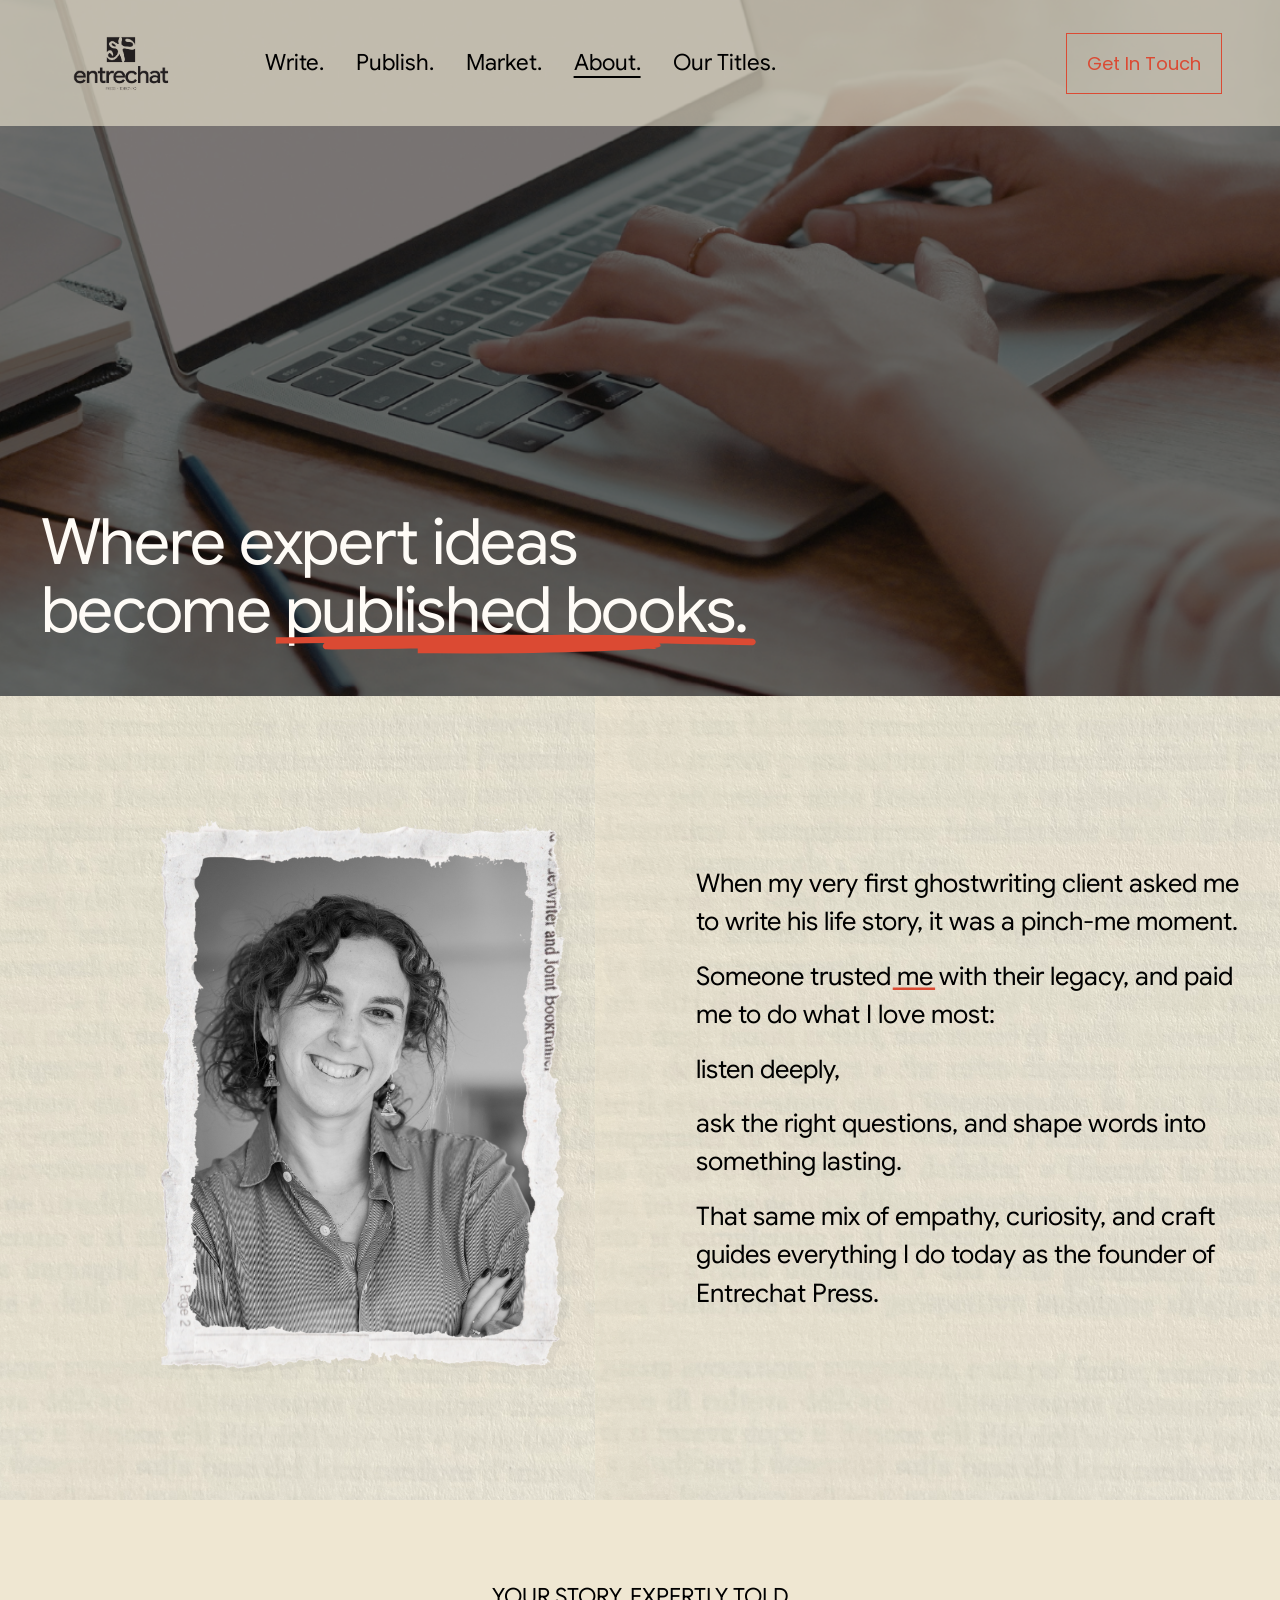
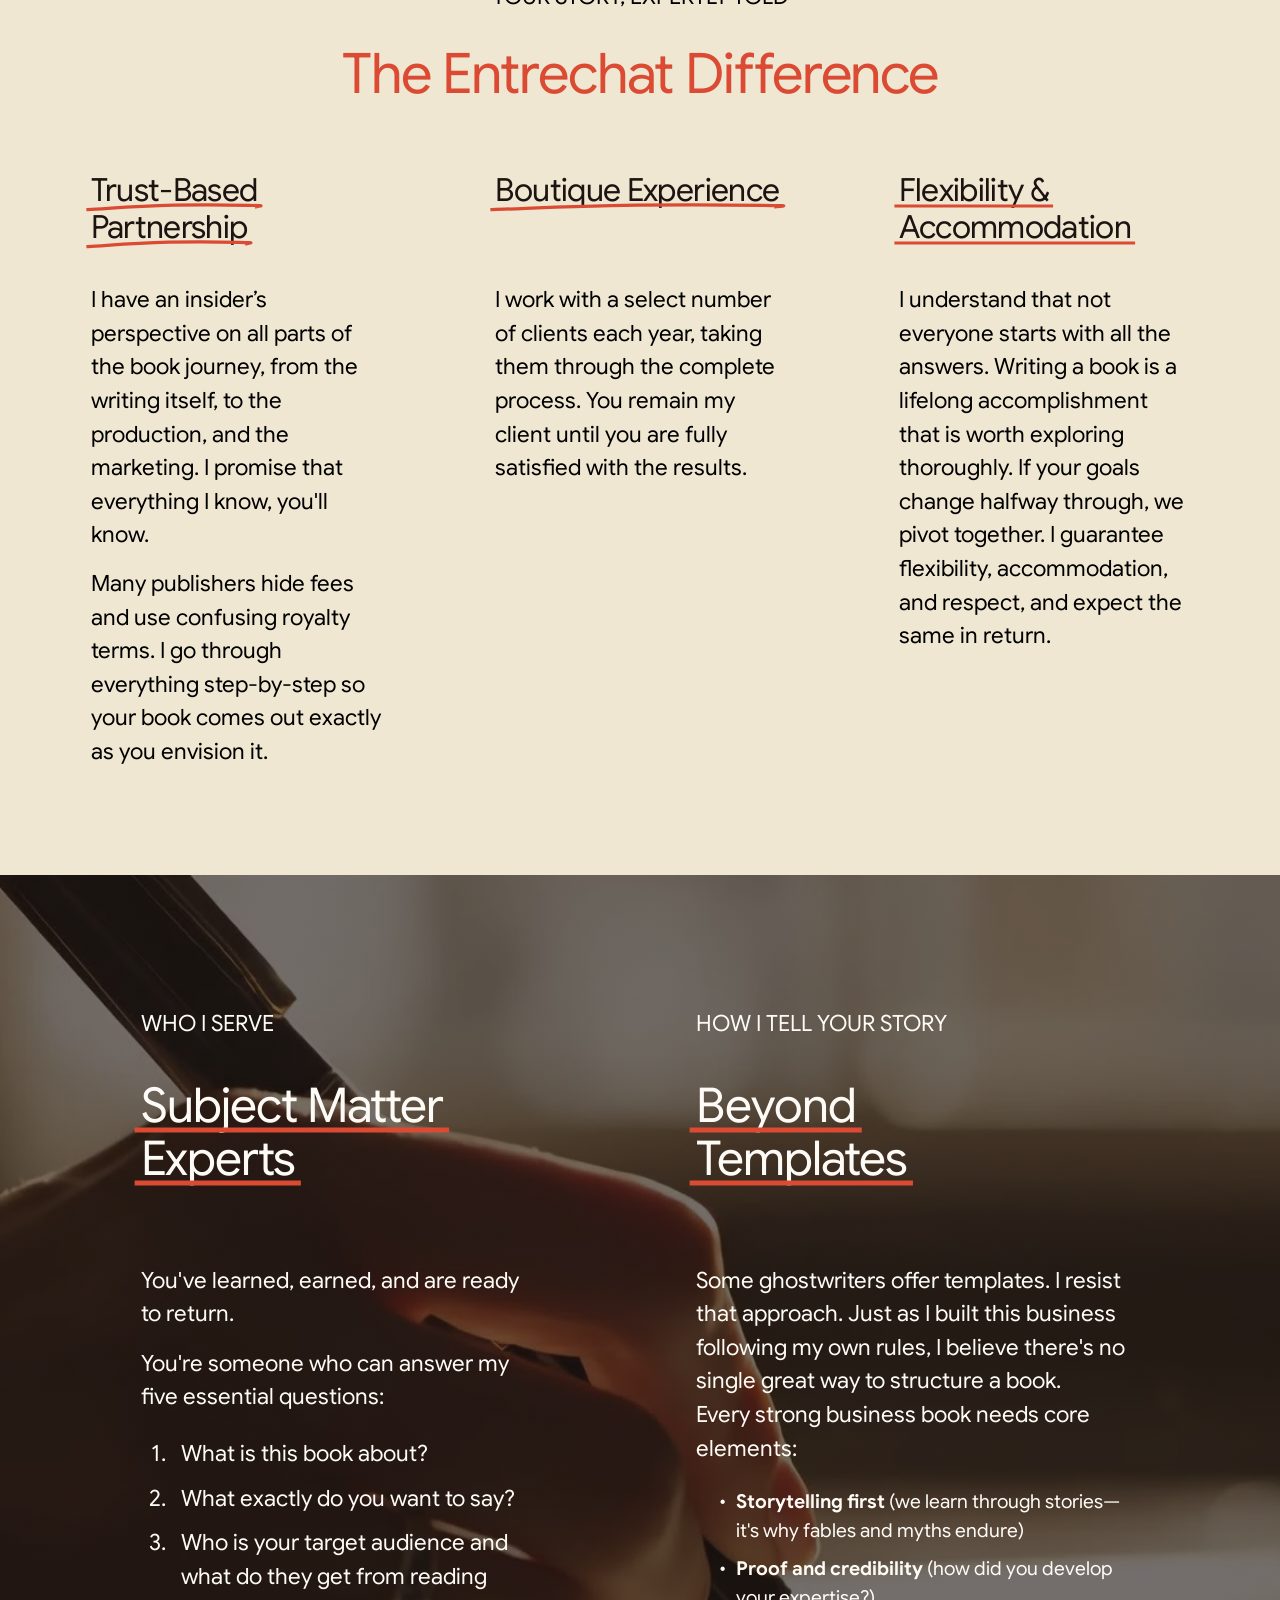
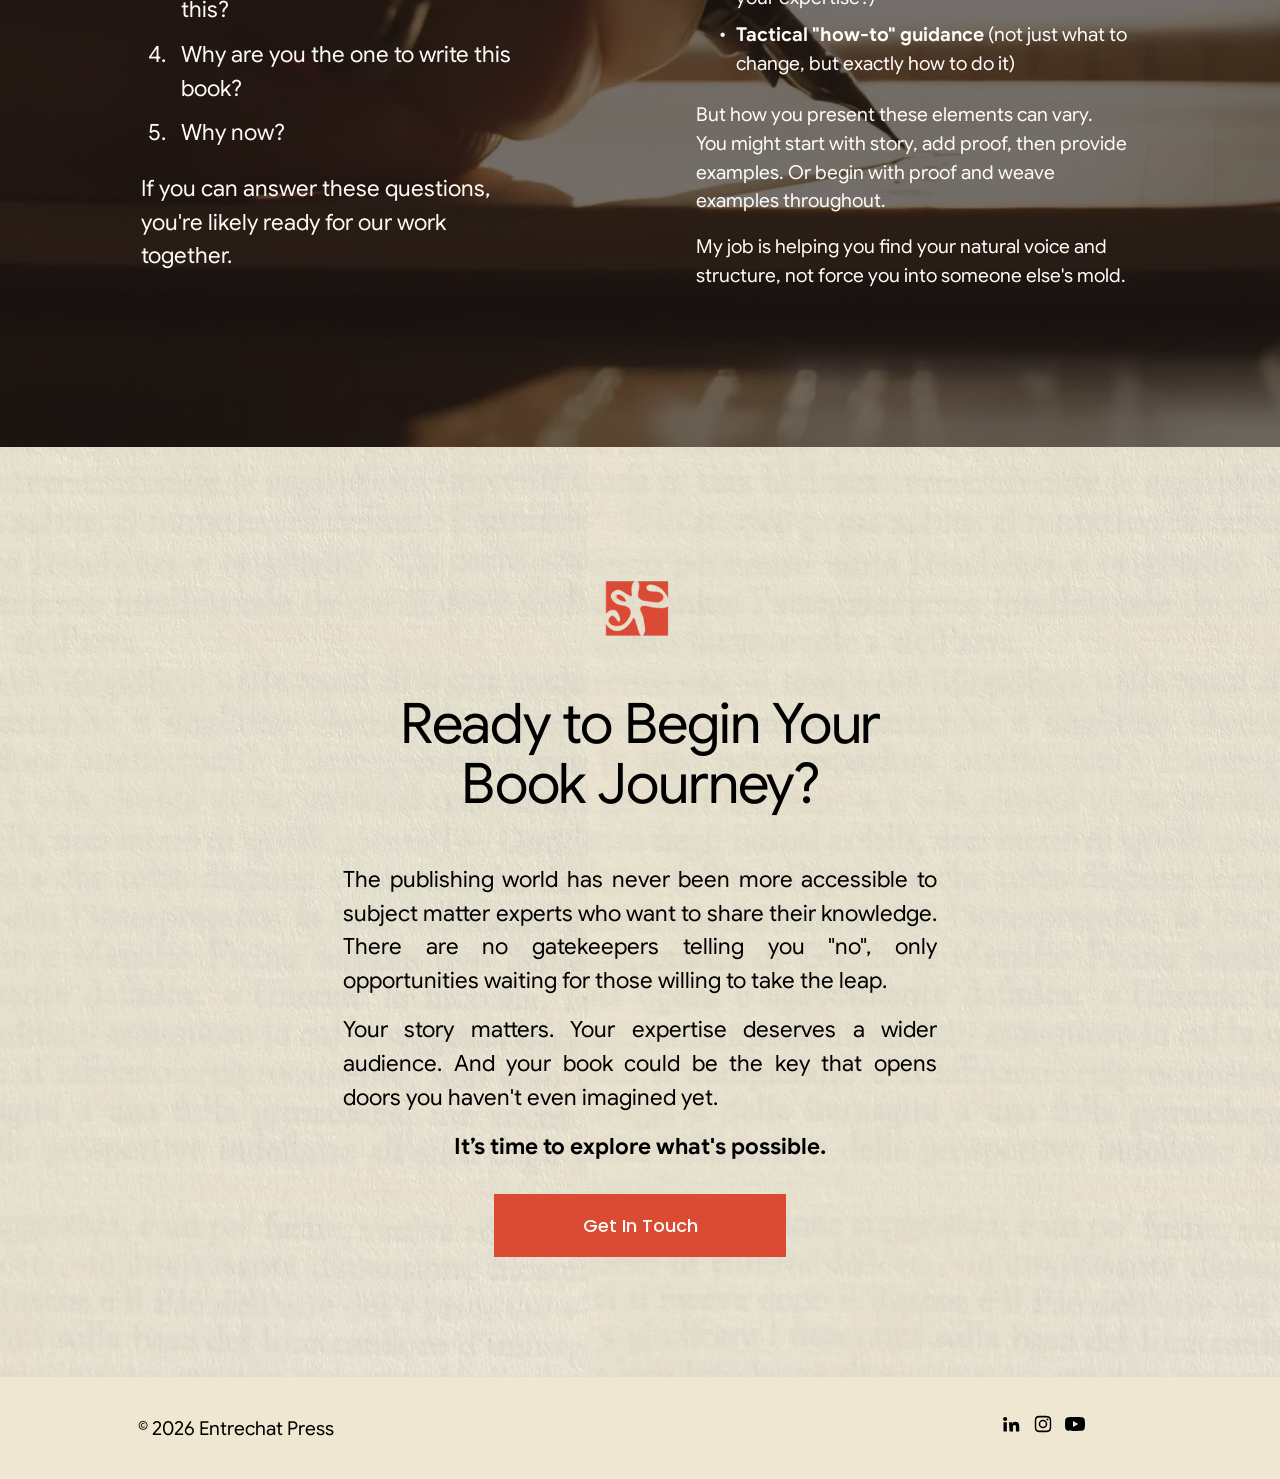
==== commit 909763ed: "Adina site update 2026-10-12 19:59" ====
--- a/about.html
+++ b/about.html
@@ -5,7 +5,7 @@
 <meta name="viewport" content="width=device-width, initial-scale=1">
 <title>About Us | Start Your Publishing Journey Today — Entrechat Press</title>
 <link rel="icon" href="images/logo.png">
-<link rel="stylesheet" href="css/style.css?v=12">
+<link rel="stylesheet" href="css/style.css?v=13">
 </head>
 <body>
 <a class="skip" href="#page">Skip to Content</a>
--- a/css/style.css
+++ b/css/style.css
@@ -42,7 +42,7 @@
 .site-header { position: fixed; inset: 0 0 auto 0; height: var(--header-h); z-index: 50; background: rgba(239, 231, 210, .62); }
 .site-header .inner { height: 100%; display: flex; align-items: center; padding: 0 57.6px; }
 .site-header .logo img { width: 123px; height: 123px; }
-.site-header nav { display: flex; gap: 32px; margin-left: 86px; }
+.site-header nav { display: flex; gap: 32px; margin-left: 84px; }
 .site-header nav a { text-decoration: none; font-size: 22.4px; color: var(--black); }
 .site-header nav a:hover, .site-header nav a.active { text-decoration: underline; text-underline-offset: 6px; }
 .header-btn { margin-left: auto; display: inline-flex; align-items: center; justify-content: center; width: 156px; height: 61px; border: 1px solid var(--red); color: var(--red); text-decoration: none; font-family: var(--meta); font-size: 18px; }
@@ -63,7 +63,7 @@
 .hl svg path { vector-effect: non-scaling-stroke; }
 
 /* ---------- home: hero ---------- */
-.hero { position: relative; margin-top: 30px; min-height: 1329px; background: url("../images/hero.jpg") center / cover no-repeat; padding: 228px 0 0 264px; }
+.hero { position: relative; margin-top: 30px; min-height: 1329px; background: url("../images/hero.jpg") center / cover no-repeat; padding: 228px 0 0 calc(50% - 448.5px); }
 .hero .eyebrow { text-transform: uppercase; }
 .hero h1 { font-size: 64px; margin-top: 48px; max-width: 820px; color: var(--dark); }
 .hero h1 em { font-style: italic; color: var(--dark); }
@@ -136,7 +136,7 @@
 .faq .intro { text-align: center; }
 .faq .intro p { text-transform: uppercase; }
 .faq .intro h2 { font-size: 56px; margin-top: 10px; }
-.faq .cols { display: grid; grid-template-columns: 494px 443px; justify-content: start; padding-left: 163px; column-gap: 111px; margin-top: 85px; align-items: start; }
+.faq .cols { display: grid; grid-template-columns: 494px 443px; justify-content: start; padding-left: calc(50% - 549.5px); column-gap: 111px; margin-top: 85px; align-items: start; }
 .acc { border-bottom: 1px solid var(--white); }
 .acc-item { border-top: 1px solid var(--white); }
 .acc-item button { all: unset; box-sizing: border-box; cursor: pointer; width: 100%; display: flex; justify-content: space-between; align-items: center; gap: 24px; min-height: 92px; padding: 23.6px 0; font-size: 25.6px; line-height: 1.5; letter-spacing: -.02em; }
@@ -151,16 +151,16 @@
 
 /* ---------- footer ---------- */
 .spacer { height: 40px; background: var(--white); }
-.site-footer { background: var(--cream); height: 102px; display: flex; align-items: center; justify-content: space-between; padding: 0 267px 0 163px; }
+.site-footer { background: var(--cream); height: 102px; display: flex; align-items: center; justify-content: space-between; padding: 0 calc(50% - 445px) 0 calc(50% - 502px); }
 .site-footer p { font-size: 19.2px; }
-.site-footer .social { display: flex; gap: 12px; }
+.site-footer .social { display: flex; gap: 12px; position: relative; top: -8px; }
 .site-footer .social a { width: 20px; height: 20px; display: block; }
 .site-footer .social svg { width: 20px; height: 20px; fill: #000; }
 
 /* ---------- inner pages: shared ---------- */
-.stage { position: relative; width: 1425px; margin: 0 auto; height: 100%; }
+.stage { position: relative; width: 1425px; margin: 0 0 0 calc(50% - 712.5px); height: 100%; }
 .abs { position: absolute; }
-.page-hero { position: relative; height: 725px; background: #333 center / cover no-repeat; color: var(--white); padding: 210px 0 0 163px; }
+.page-hero { position: relative; height: 725px; background: #333 center / cover no-repeat; color: var(--white); padding: 210px 0 0 calc(50% - 549.5px); }
 .page-hero::before { content: ""; position: absolute; inset: 0; background: rgba(0, 0, 0, .54); }
 .page-hero > * { position: relative; }
 .page-hero h1 { font-size: 64px; }
@@ -183,18 +183,18 @@
 .form-band iframe { display: block; border: 0; width: 539px; max-width: 100%; height: 533px; }
 /* write page: measured against the original at 1425px */
 .form-band.write { height: 769px; }
-.form-band.write .note { left: 104px; top: 95px; width: 556px; height: 556px; }
-.form-band.write .note-text { left: 206px; top: 236px; }
+.form-band.write .note { left: 111px; top: 92px; width: 546px; height: 546px; }
+.form-band.write .note-text { top: 236px; }
 .form-band.write .note-text h4 { line-height: 1.12; }
 .form-band.write .note-text p { line-height: 1.5; }
-.form-band.write .form { left: 761px; top: 96px; }
+.form-band.write .form { top: 96px; }
 
 /* ---------- write page ---------- */
 .paths { background: var(--red); height: 1387px; color: var(--white); text-align: center; padding-top: 74px; }
 .paths .mark { width: 173px; height: 173px; object-fit: contain; margin: 0 auto; }
 .paths h2 { font-size: 56px; font-weight: 700; margin-top: -26px; }
 .paths .lead { max-width: 897px; margin: 50px auto 0; }
-.path-cards { display: grid; grid-template-columns: repeat(3, 342px); column-gap: 62px; justify-content: start; padding-left: 163px; margin-top: 105px; text-align: left; }
+.path-cards { display: grid; grid-template-columns: repeat(3, 342px); column-gap: 62px; justify-content: start; padding-left: calc(50% - 549.5px); margin-top: 105px; text-align: left; }
 .path-card { background: linear-gradient(transparent 196px, #C53B26 196px); height: 700px; }
 .path-card .top { height: 271px; background: url("../images/torn-paper-2.png") top center / 100% 100% no-repeat; text-align: center; padding-top: 27px; color: var(--dark); }
 .path-card:first-child .top { background-image: url("../images/torn-paper-1.png"); }
@@ -224,12 +224,12 @@
 .proc-card p { width: 191px; margin-top: 36px; }
 
 /* ---------- publish page ---------- */
-.pub-hero { height: 872px; padding: 212px 0 0 113px; }
+.pub-hero { height: 872px; padding: 211px 0 0 calc(50% - 599.5px); }
 .pub-hero::before { background: rgba(0, 0, 0, .56); }
 .pub-hero h1 { font-size: 56px; line-height: 1.08; }
 .pub-hero p { max-width: 443px; margin-top: 12px; }
 .pub-hero p + p { margin-top: 16px; }
-.pub-hero .btn-solid { margin-top: 47px; }
+.pub-hero .btn-solid { margin-top: 46px; }
 
 .pub-process { height: 1541px; background-image: linear-gradient(rgba(254, 251, 246, .3), rgba(254, 251, 246, .3)), url("../images/paper-texture.png"); }
 .pub-process .process-head { left: 0; right: 0; top: 124px; text-align: center; }
@@ -265,9 +265,9 @@
 .acc .answer p + p, .acc .answer ul + p { margin-top: 16px; }
 .acc .answer ul { margin: 16px 0 0; padding-left: 40px; }
 
-.faq.pub-faq { height: 805px; padding: 95px 0 0; }
+.faq.pub-faq { height: 789px; padding: 95px 0 0; }
 .faq.pub-faq .intro h2 { font-size: 48px; line-height: 1.104; letter-spacing: -.02em; margin-top: 0; }
-.faq.pub-faq .cols { grid-template-columns: 443px 544px; column-gap: 112px; margin-top: 154px; }
+.faq.pub-faq .cols { grid-template-columns: 443px 544px; column-gap: 112px; margin-top: 94px; }
 .faq.pub-faq .acc-item button { min-height: 92px; padding: 30px 0; line-height: 1.25; }
 .form-band.plain { height: 1430px; background: var(--red); }
 .form-band.plain .note { top: 169px; height: 504px; object-fit: cover; }
@@ -276,7 +276,7 @@
 .form-band.plain iframe { width: 594px; height: 578px; }
 
 /* ---------- market page ---------- */
-.mkt-hero { height: 946px; padding: 300px 0 0 113px; }
+.mkt-hero { height: 946px; padding: 300px 0 0 calc(50% - 599.5px); }
 .mkt-hero::before { background: rgba(0, 0, 0, .66); }
 .mkt-hero p { max-width: 393px; margin-top: 26px; }
 .mkt-hero .btn-solid { margin-top: 50px; }
@@ -302,8 +302,9 @@
 .mkt-options { height: 1902px; background: var(--red); color: var(--white); text-align: center; padding: 74px 0 0; }
 .mkt-options .mark { width: 247px; height: 247px; object-fit: contain; margin: 0 auto; }
 .mkt-options h2 { font-size: 56px; font-weight: 700; margin-top: -63px; }
+.mkt-options .mark, .mkt-options h2 { position: relative; left: 21px; }
 .mkt-options .lead { max-width: 847px; margin: 12.5px 0 0 314px; }
-.opt-cards { display: grid; grid-template-columns: repeat(3, 342px); column-gap: 62px; justify-content: start; padding-left: 163px; margin-top: 124px; text-align: left; }
+.opt-cards { display: grid; grid-template-columns: repeat(3, 342px); column-gap: 62px; justify-content: start; padding-left: calc(50% - 549.5px); margin-top: 124px; text-align: left; }
 .opt-card { height: 1197px; background: linear-gradient(transparent 30px, #C53B26 30px); }
 .opt-card.late { background: linear-gradient(transparent 67px, #C53B26 67px); }
 .opt-card .top { height: 271px; background: center top / 100% 100% no-repeat; padding: 22px 50px 0; }
@@ -334,7 +335,7 @@
 .form-band.mkt iframe { width: 594px; height: 578px; }
 
 /* ---------- about page ---------- */
-.about-hero { height: 696px; padding: 509px 0 0 113px; }
+.about-hero { height: 696px; padding: 509px 0 0 calc(50% - 599.5px); }
 .about-hero::before { background: rgba(0, 0, 0, .49); }
 .about-hero h1 { max-width: 948px; }
 
@@ -346,7 +347,7 @@
 .about-diff { height: 975px; background: var(--cream); padding: 80px 0 0; }
 .about-diff .eyebrow-c { font-size: inherit; }
 .about-diff h2 { font-size: 56px; color: var(--red); text-align: center; margin-top: 30px; }
-.diff-cols { display: grid; grid-template-columns: repeat(3, 292px); column-gap: 112px; justify-content: start; padding-left: 163px; margin-top: 68px; }
+.diff-cols { display: grid; grid-template-columns: repeat(3, 292px); column-gap: 112px; justify-content: start; padding-left: calc(50% - 549.5px); margin-top: 68px; }
 .diff-cols h4 { font-size: 32px; min-height: 74px; color: var(--dark); }
 .diff-cols p { margin-top: 37px; }
 .diff-cols p + p { margin-top: 15px; }
@@ -467,7 +468,7 @@
   .phase-card { position: static; height: auto !important; padding-bottom: 50px; max-width: 90vw; }
   .sticker { display: none; }
   .founder .art { position: static; width: 100%; margin: 40px 0 0 -6vw; }
-  .stage:not(.services .stage) { width: auto; height: auto; padding: 0 6vw; }
+  .stage:not(.services .stage) { width: auto; height: auto; padding: 0 6vw; margin-left: 0; }
   .abs { position: static !important; }
   .stage img.abs[src*="stickers"] { display: none; }
   .write-paper, .write-process { height: auto; padding: 80px 0; }
@@ -486,7 +487,10 @@
   .form-band .note-text h4 { font-size: 26px; }
   .form-band .note-text p { width: auto; margin-top: 16px; font-size: 17px; }
   .form-band .form { width: 100%; }
-  .form-band.write { height: auto; }
+  .form-band.write, .form-band.plain, .form-band.mkt { height: auto; }
+  .form-band.plain .note, .form-band.mkt .note { height: auto; }
+  .form-band.plain .note-text, .form-band.mkt .note-text { top: 18%; }
+  .form-band.plain iframe, .form-band.mkt iframe { width: 100%; }
   .form-band.write .note { width: 100%; height: auto; }
   .form-band.write .note-text { top: 18%; left: 50%; }
   .pub-process, .pub-dark, .pub-own { height: auto; padding: 80px 0; }
@@ -498,7 +502,8 @@
   .pub-note, .pub-dark .lead, .pub-dark .body, .pub-own .own-text { width: auto; }
   .pub-dark .body { margin-top: 40px; }
   .pub-own .own-img { width: 100%; height: auto; margin-top: 50px; }
-  .pub-faq .cols { grid-template-columns: 443px 444px; column-gap: 40px; }
+  .faq.pub-faq { height: auto; padding-bottom: 80px; }
+  .faq.pub-faq .cols { grid-template-columns: 443px 444px; column-gap: 40px; padding-left: 0; justify-content: center; margin-top: 60px; }
   .mkt-intro, .mkt-focus, .mkt-fit { height: auto; padding: 80px 0; }
   .mkt-intro .big, .mkt-intro .left, .mkt-intro .right-lead, .mkt-intro .believe, .mkt-intro .asset, .mkt-fit .fit-text { width: auto; margin-bottom: 24px; }
   .mkt-intro img.abs, .mkt-focus img.abs { display: none; }
@@ -586,10 +591,12 @@
   .acc-item .answer { max-width: none; }
   .acc.dark .acc-item button { font-size: 24px; }
   .pub-hero h1 { font-size: 44px; }
-  .pub-faq .cols { grid-template-columns: 1fr; }
+  .faq.pub-faq { padding: 90px 6vw 80px; }
+  .faq.pub-faq .cols { grid-template-columns: 1fr; margin-top: 50px; }
   .mkt-hero { padding-top: 150px; }
   .mkt-intro .big { font-size: 32px; }
   .mkt-options h2 { font-size: 38px; }
+  .mkt-options .mark, .mkt-options h2 { left: 0; }
   .btn-cream.wide { width: 88vw; }
   .about-hero { padding-top: 300px; height: auto; min-height: 520px; }
   .about-diff h2, .about-begin h2 { font-size: 38px; padding: 0 6vw; }
@@ -606,4 +613,5 @@
   .page-hero h1 { font-size: 44px; }
   .paths h2, .h2-red { font-size: 38px; }
   .site-footer { flex-direction: column; justify-content: center; gap: 16px; padding: 30px 6vw; height: auto; }
+  .site-footer .social { top: 0; }
 }
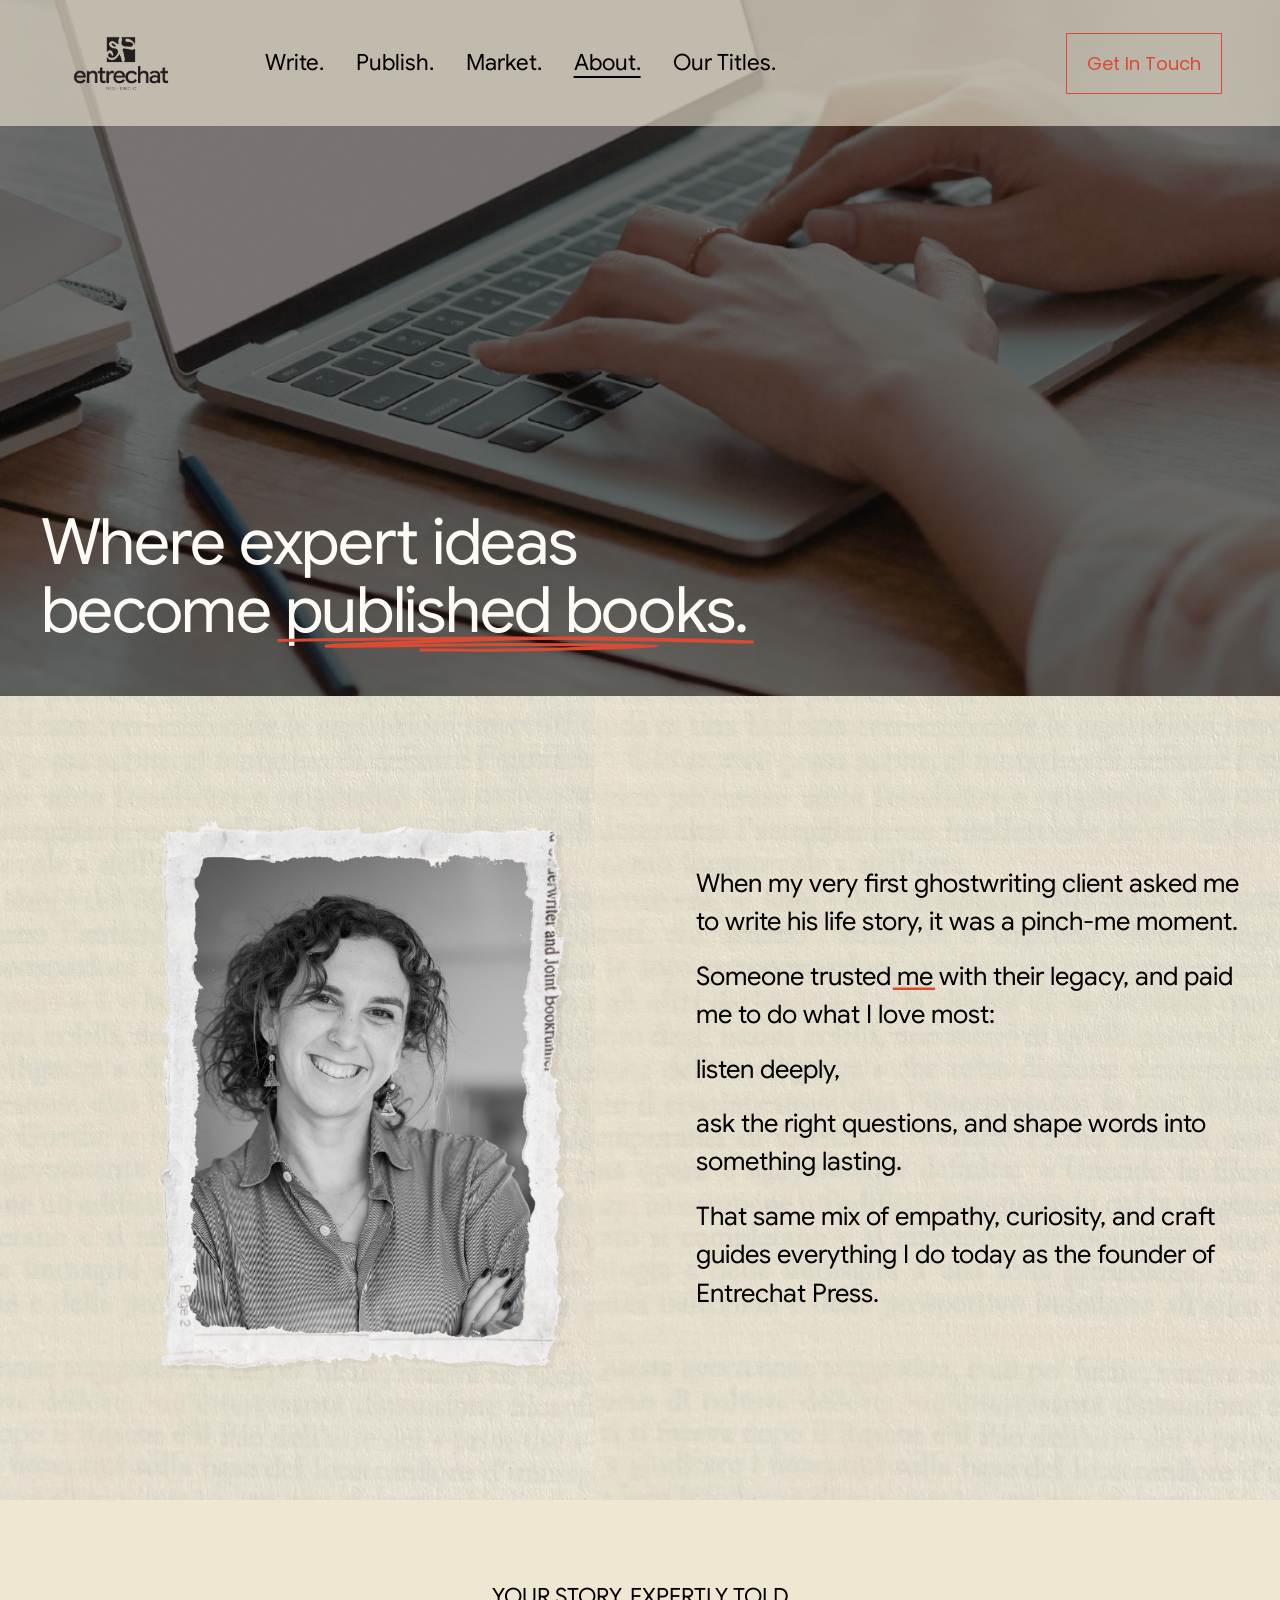
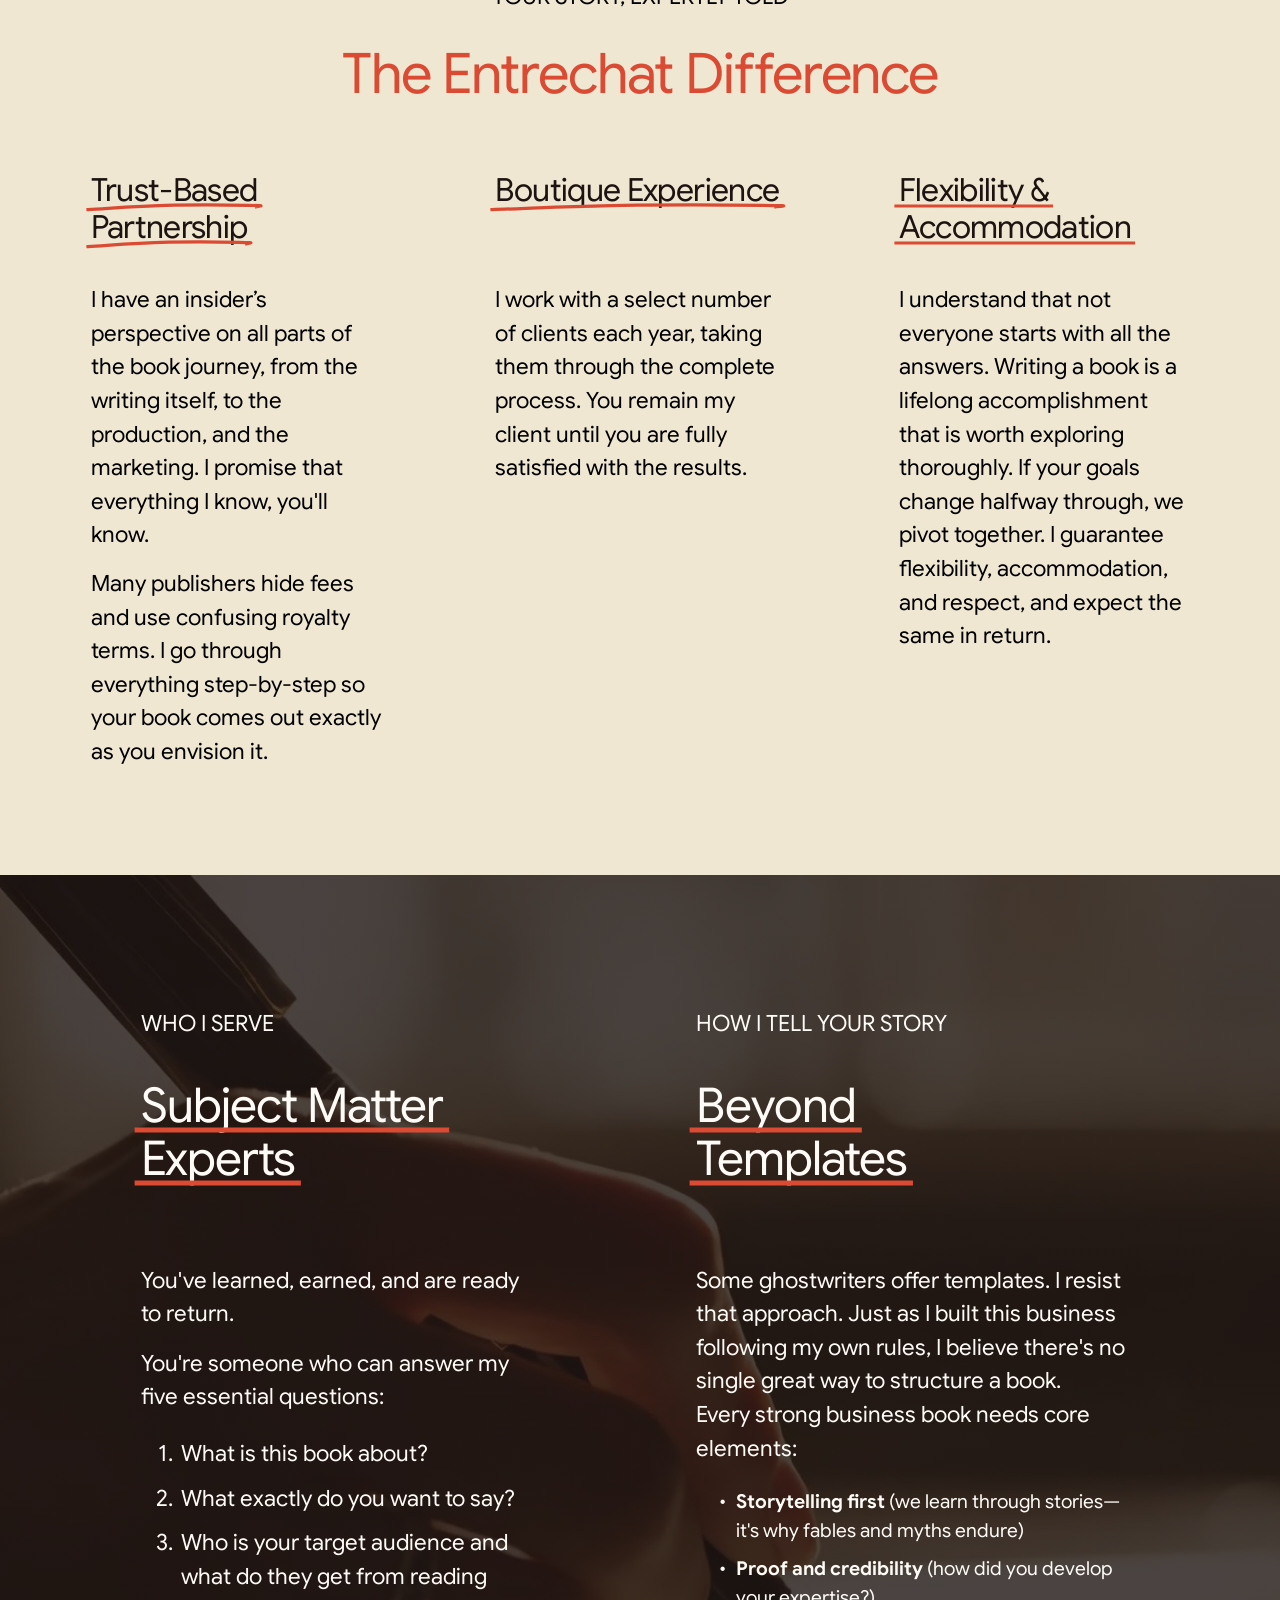
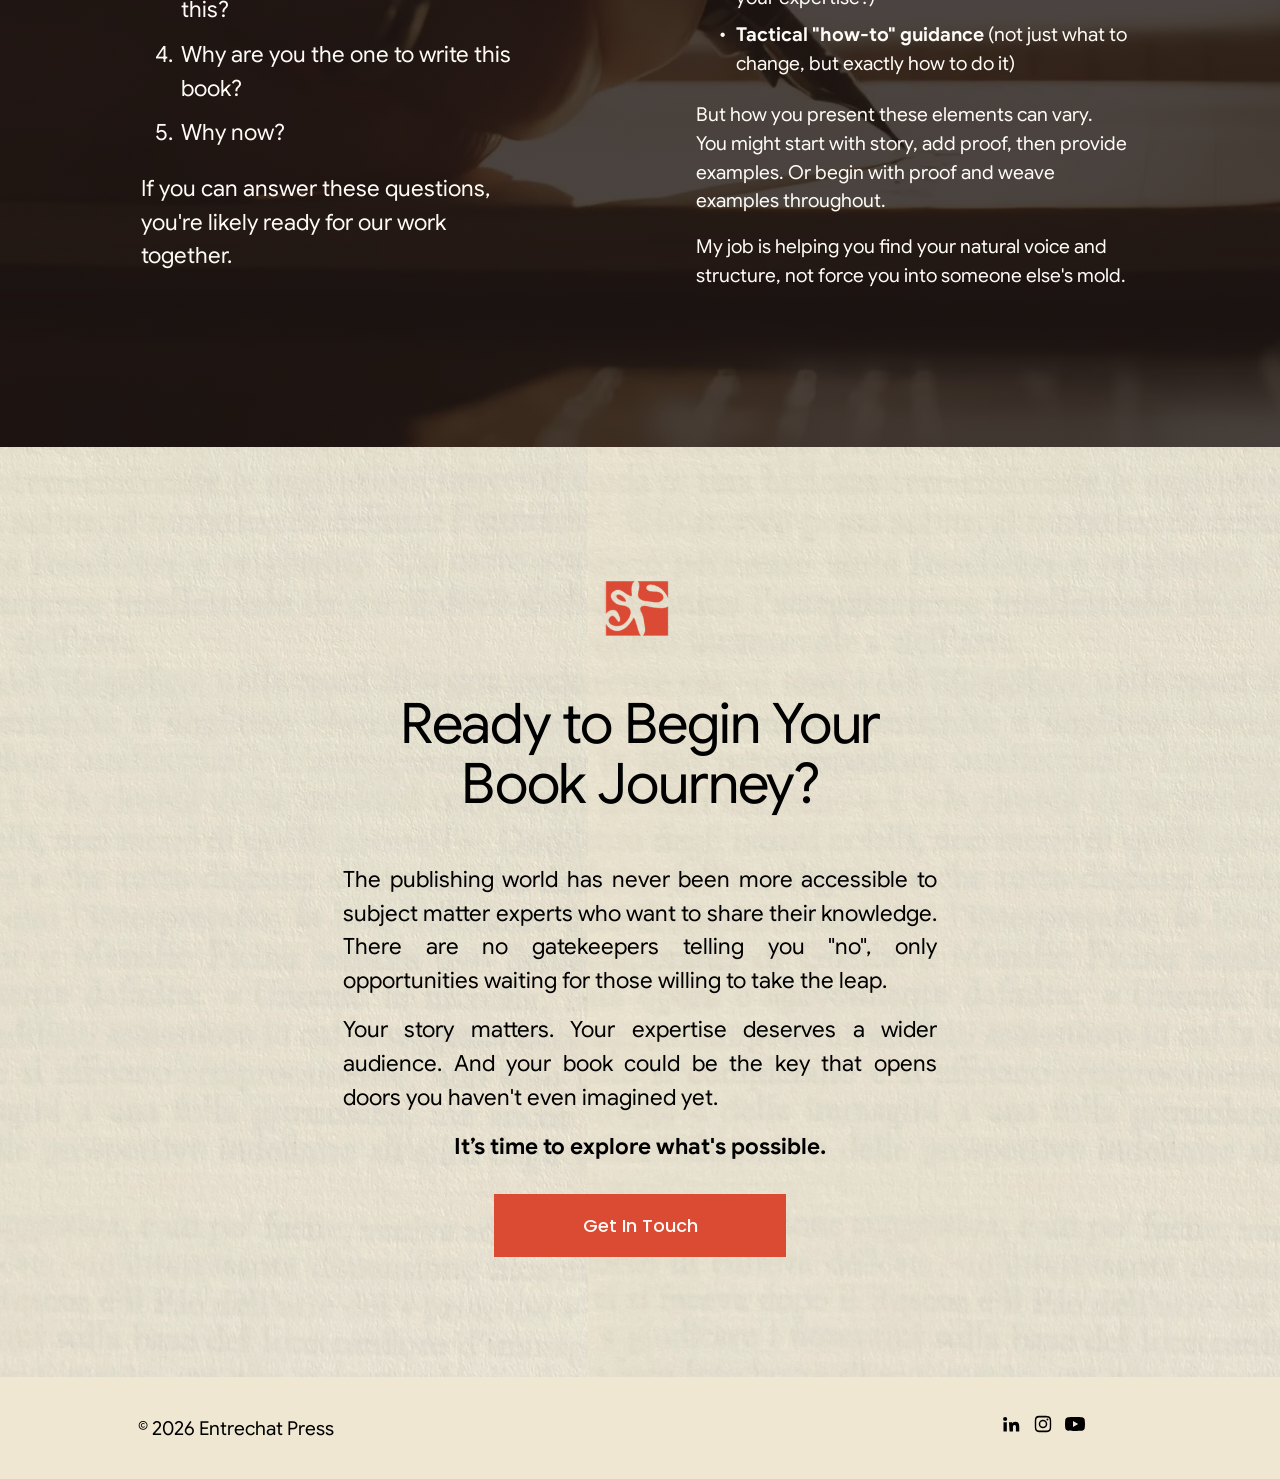
==== commit 88d29875: "Adina site update 2026-10-12 20:09" ====
--- a/about.html
+++ b/about.html
@@ -5,7 +5,7 @@
 <meta name="viewport" content="width=device-width, initial-scale=1">
 <title>About Us | Start Your Publishing Journey Today — Entrechat Press</title>
 <link rel="icon" href="images/logo.png">
-<link rel="stylesheet" href="css/style.css?v=13">
+<link rel="stylesheet" href="css/style.css?v=15">
 </head>
 <body>
 <a class="skip" href="#page">Skip to Content</a>
--- a/css/style.css
+++ b/css/style.css
@@ -338,6 +338,7 @@
 .about-hero { height: 696px; padding: 509px 0 0 calc(50% - 599.5px); }
 .about-hero::before { background: rgba(0, 0, 0, .49); }
 .about-hero h1 { max-width: 948px; }
+.about-hero .hl svg { stroke-width: 3px; }
 
 .about-bio { height: 804px; background-image: url("../images/about-bg-1.png"); }
 .about-bio .portrait { left: 213px; top: 95px; width: 443px; height: 615px; object-fit: cover; }
@@ -352,7 +353,7 @@
 .diff-cols p { margin-top: 37px; }
 .diff-cols p + p { margin-top: 15px; }
 
-.about-serve { height: 1172px; background: linear-gradient(rgba(29, 20, 18, .62), rgba(29, 20, 18, .62)), #1D1412 url("../images/about-pen-still.jpg") center / cover no-repeat; color: var(--white); }
+.about-serve { height: 1172px; background: linear-gradient(rgba(29, 20, 18, .8), rgba(29, 20, 18, .8)), #1D1412 url("../images/about-pen-still.jpg") center / cover no-repeat; color: var(--white); }
 .about-serve .col { top: 132px; }
 .about-serve .left { left: 213px; width: 393px; }
 .about-serve .right { left: 768px; width: 443px; }
@@ -366,7 +367,7 @@
 .about-serve ol, .about-serve ul { margin: 23px 0 0; padding-left: 40px; list-style: none; }
 .about-serve ol { counter-reset: rte-list; }
 .about-serve ol > li { counter-increment: rte-list; }
-.about-serve ol > li::before { content: counter(rte-list) ". "; display: inline-block; box-sizing: border-box; width: 40px; margin-left: -40px; padding-right: 10px; text-align: right; white-space: pre; }
+.about-serve ol > li::before { content: counter(rte-list) ". "; display: inline-block; box-sizing: border-box; width: 40px; margin-left: -40px; padding-right: 3px; text-align: right; white-space: pre; }
 .about-serve li { margin-bottom: 11px; }
 .about-serve li:last-child { margin-bottom: 0; }
 .about-serve ul.small { margin-top: 22px; }
@@ -385,31 +386,33 @@
 
 /* ---------- our titles page ---------- */
 .sr-only { position: absolute; width: 1px; height: 1px; overflow: hidden; clip: rect(0 0 0 0); }
-.books-hero { height: 466px; padding: 275px 0 0 105px; }
+.books-hero { height: 466px; padding: 285px 0 0 calc(50% - 599.5px); }
+.books-hero::before { background: rgba(0, 0, 0, .4); }
 .books-hero h1 { max-width: 847px; line-height: 1.05; }
 
 .release { background: var(--cream) url("../images/books-bg.png") center / cover no-repeat; overflow: hidden; }
-.release.r1 { height: 913px; }
-.release.r2 { height: 961px; }
+.release.r1 { height: 930px; }
+.release.r2 { height: 931px; }
 .marquee { position: absolute; left: 0; width: 1410px; height: 150px; overflow: visible; }
 .marquee text { font-family: var(--sans); font-size: 64px; fill: rgba(176, 156, 104, .55); letter-spacing: -.01em; }
 .release .book { z-index: 1; }
-.release .info { width: 594px; z-index: 1; line-height: 1.53; }
+.release .info { width: 594px; z-index: 1; line-height: 1.5; }
 .release .buy { display: flex; gap: 11px; margin-top: 23px; }
 .release .buy .btn-solid { width: 292px; height: 63px; font-size: 19px; }
 .release .avail { display: flex; align-items: center; gap: 20px; margin-top: 28px; padding-left: 9px; font-size: 20px; }
 .release .avail strong { white-space: nowrap; }
 .release .avail img { flex: 1 1 auto; min-width: 0; width: 445px; }
 
-.books-quote { background: var(--cream); display: grid; grid-template-columns: 594px 594px; gap: 12px; justify-content: center; padding: 45px 0 60px; }
+.books-quote { background: var(--cream); display: grid; grid-template-columns: 594px 594px; gap: 12px; justify-content: center; padding: 51px 0 43px; }
 .q-card { background: var(--white); border-radius: 24px; height: 688px; display: flex; align-items: center; padding: 0 51px; }
-.q-card h3 { font-size: 46px; line-height: 1.15; }
+.q-card h3 { font-size: 40px; line-height: 1.15; letter-spacing: .03em; max-width: 480px; }
 .q-img { border-radius: 24px; overflow: hidden; height: 688px; }
 .q-img img { width: 100%; height: 100%; object-fit: cover; }
 
-.more-titles { background: var(--cream); display: flex; gap: 0; padding: 88px 0 130px 105px; }
+.more-titles { background: var(--cream); display: flex; gap: 0; padding: 93px 0 137px calc(50% - 597.5px); }
 .more-titles h2 { flex: 0 0 202px; font-size: 56px; color: var(--red); line-height: 1.08; }
-.title-grid { display: grid; grid-template-columns: repeat(3, 292px); column-gap: 61px; row-gap: 100px; }
+.title-grid { display: grid; grid-template-columns: repeat(3, 292px); column-gap: 61px; row-gap: 47px; }
+.title-grid .title:nth-child(n+4):nth-child(-n+6) { margin-top: 74px; } /* original: 121px gap after row 1, 47px after row 2 */
 .title img { width: 286px; height: 357px; object-fit: cover; }
 .title .name { margin-top: 41px; font-size: 22px; }
 .title p + p { font-size: 20px; margin-top: 10px; }
@@ -489,10 +492,14 @@
   .form-band .form { width: 100%; }
   .form-band.write, .form-band.plain, .form-band.mkt { height: auto; }
   .form-band.plain .note, .form-band.mkt .note { height: auto; }
-  .form-band.plain .note-text, .form-band.mkt .note-text { top: 18%; }
-  .form-band.plain iframe, .form-band.mkt iframe { width: 100%; }
+  .form-band.write .form, .form-band.plain .form, .form-band.mkt .form { width: 100%; }
+  .form-band.write iframe, .form-band.plain iframe, .form-band.mkt iframe { width: 100%; height: 760px; }
+  /* note text sits on the paper: paper spans ~15-77% of the square note image */
+  .form-band.write .note-text, .form-band.plain .note-text, .form-band.mkt .note-text { top: calc(min(480px, 88vw) * .24); width: calc(min(480px, 88vw) * .58); }
+  .form-band.write .note-text h4, .form-band.plain .note-text h4, .form-band.mkt .note-text h4 { font-size: 22px; }
+  .form-band.write .note-text p, .form-band.plain .note-text p, .form-band.mkt .note-text p { font-size: 15px; margin-top: 12px; }
   .form-band.write .note { width: 100%; height: auto; }
-  .form-band.write .note-text { top: 18%; left: 50%; }
+  .form-band.write .note-text { left: 50%; }
   .pub-process, .pub-dark, .pub-own { height: auto; padding: 80px 0; }
   .pub-process .process-head { margin-bottom: 40px; }
   .pub-card { width: auto; height: auto; margin-bottom: 30px; padding: 40px 6vw; }
@@ -529,7 +536,8 @@
   .q-img { padding: 0; }
   .more-titles { flex-direction: column; padding: 80px 6vw; }
   .more-titles h2 { flex: none; margin-bottom: 40px; }
-  .title-grid { grid-template-columns: repeat(2, 292px); }
+  .title-grid { grid-template-columns: repeat(2, 292px); row-gap: 60px; }
+  .title-grid .title:nth-child(n+4):nth-child(-n+6) { margin-top: 0; }
   .contact { height: auto; padding: 180px 0 80px; }
   .contact h2, .contact .lead, .contact .form { width: auto; margin-top: 30px; }
   .book-top { min-height: 0; padding: 150px 6vw 60px; display: flex; flex-direction: column-reverse; }
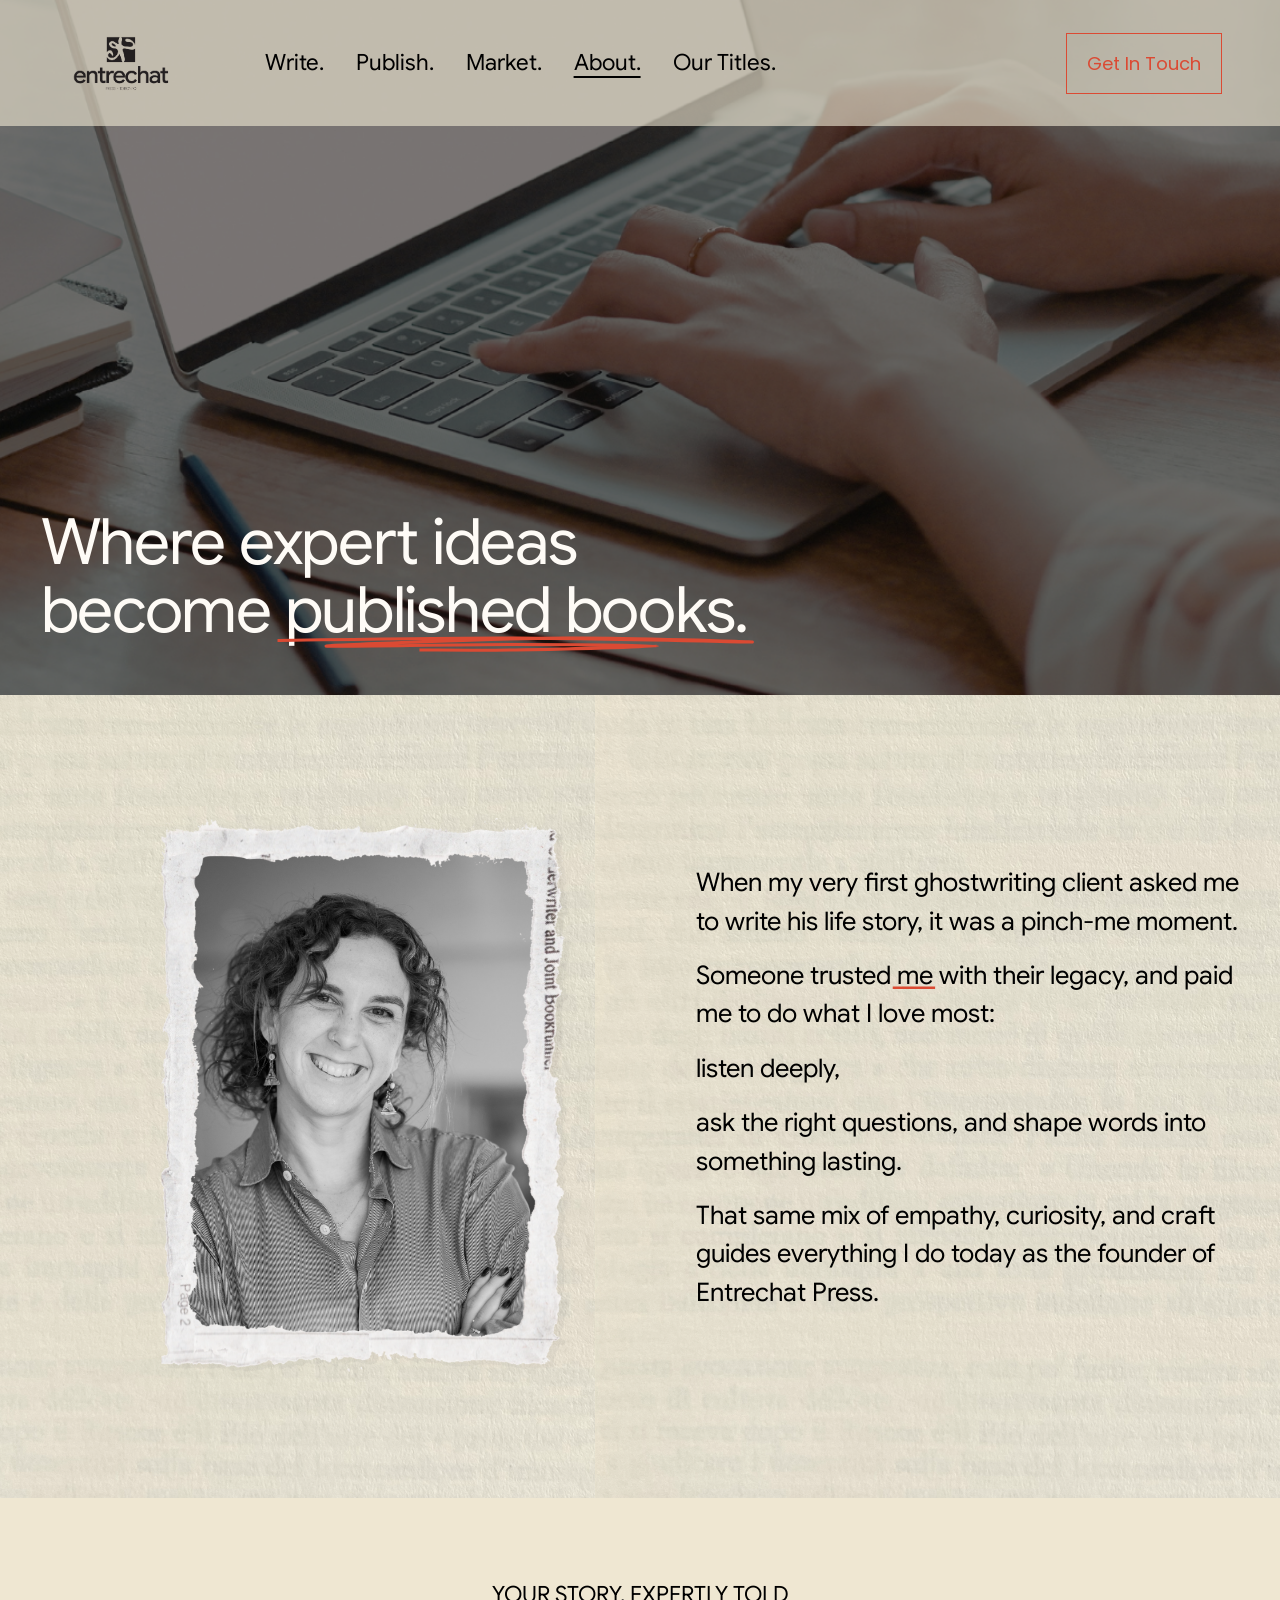
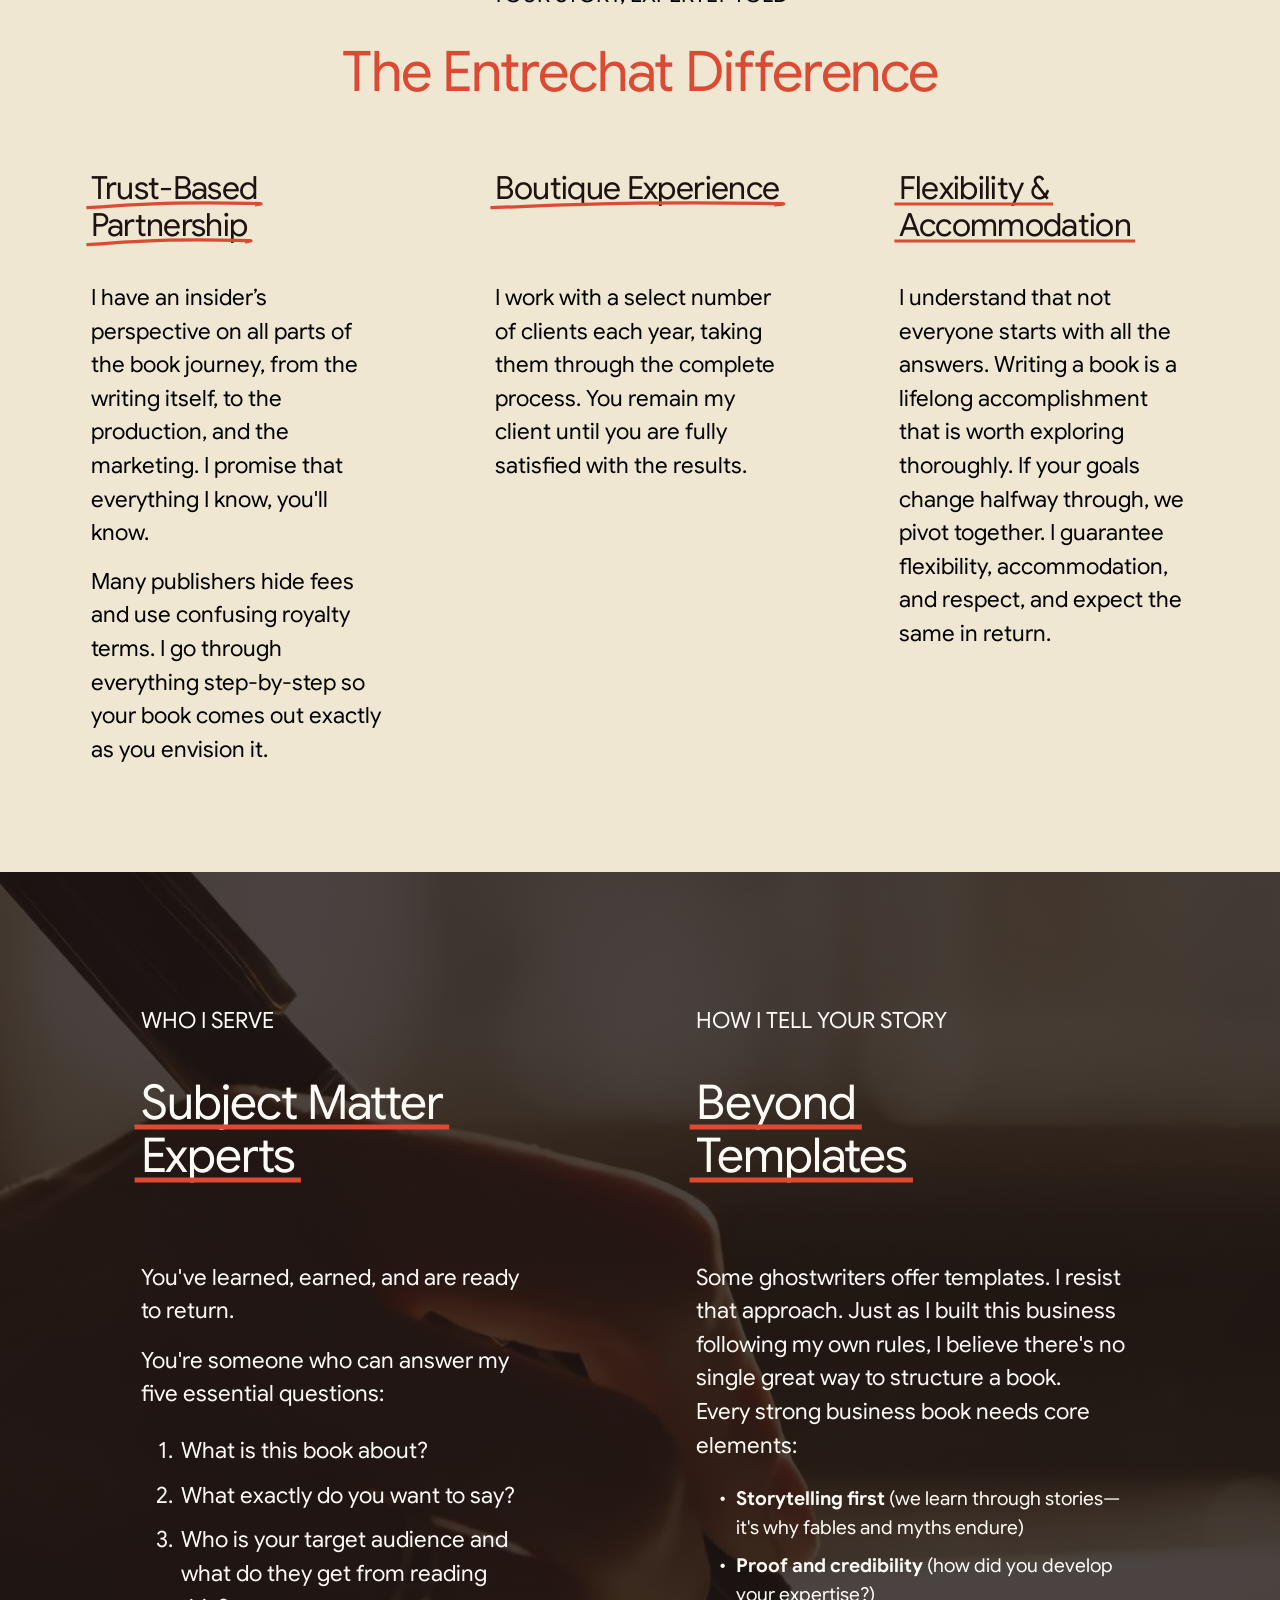
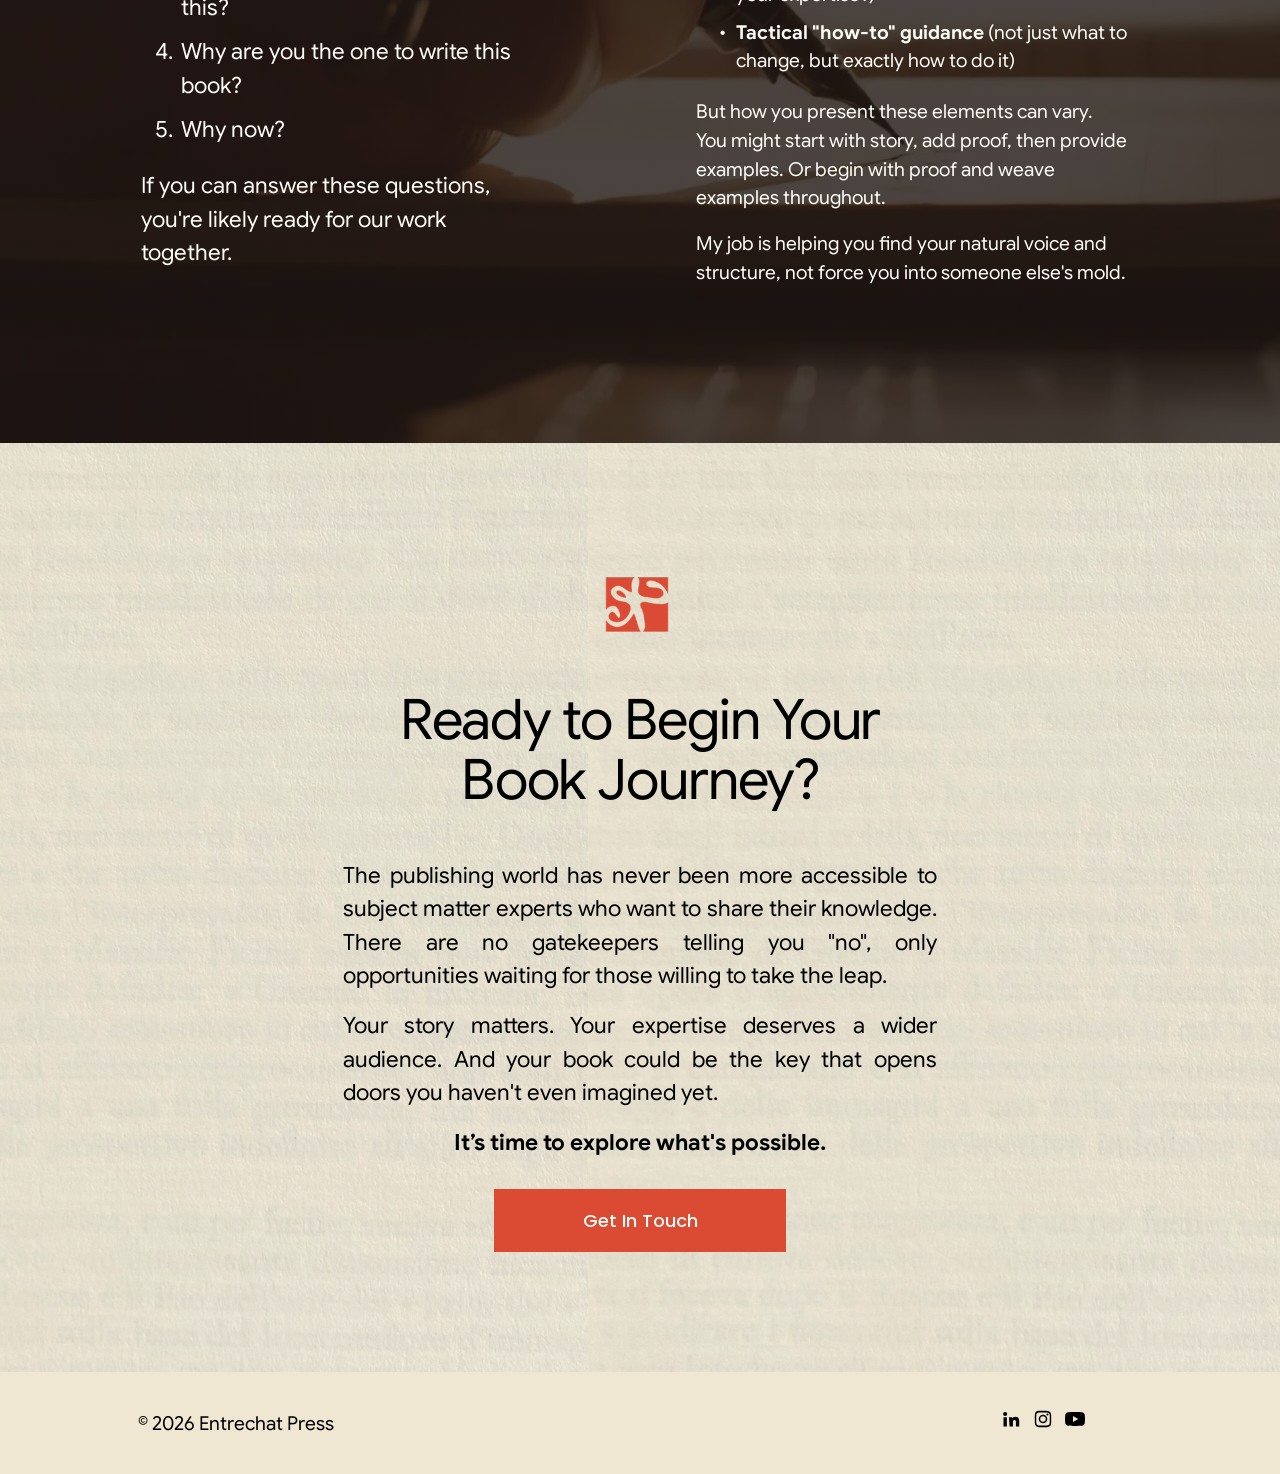
==== commit 76ef69e4: "Adina site update 2026-10-12 22:01" ====
--- a/about.html
+++ b/about.html
@@ -5,7 +5,7 @@
 <meta name="viewport" content="width=device-width, initial-scale=1">
 <title>About Us | Start Your Publishing Journey Today — Entrechat Press</title>
 <link rel="icon" href="images/logo.png">
-<link rel="stylesheet" href="css/style.css?v=15">
+<link rel="stylesheet" href="css/style.css?v=18">
 </head>
 <body>
 <a class="skip" href="#page">Skip to Content</a>
--- a/css/style.css
+++ b/css/style.css
@@ -63,7 +63,7 @@
 .hl svg path { vector-effect: non-scaling-stroke; }
 
 /* ---------- home: hero ---------- */
-.hero { position: relative; margin-top: 30px; min-height: 1329px; background: url("../images/hero.jpg") center / cover no-repeat; padding: 228px 0 0 calc(50% - 448.5px); }
+.hero { position: relative; margin-top: 30px; min-height: 1329.1px; background: url("../images/hero.jpg") center / cover no-repeat; padding: 228px 0 0 calc(50% - 448.5px); }
 .hero .eyebrow { text-transform: uppercase; }
 .hero h1 { font-size: 64px; margin-top: 48px; max-width: 820px; color: var(--dark); }
 .hero h1 em { font-style: italic; color: var(--dark); }
@@ -78,7 +78,7 @@
 @keyframes slideshow { from { transform: translateX(0); } to { transform: translateX(-50%); } }
 
 /* ---------- home: services ---------- */
-.services { position: relative; height: 1136px; background: #E9503A url("../images/services-bg.png") center / cover no-repeat; }
+.services { position: relative; height: 1133.8px; background: #E9503A url("../images/services-bg.png") center / cover no-repeat; }
 .services .intro { text-align: center; padding-top: 124px; color: var(--cream); }
 .services .intro p { text-transform: uppercase; }
 .services .intro h2 { font-size: 56px; color: var(--white); font-weight: 700; margin-top: 11px; }
@@ -107,7 +107,7 @@
 .paper { background: var(--cream) url("../images/paper-texture.png") center / cover no-repeat; overflow: hidden; }
 .write-paper { background-image: linear-gradient(rgba(254, 251, 246, .27), rgba(254, 251, 246, .27)), url("../images/paper-texture.png"); }
 .write-process { background-image: linear-gradient(rgba(254, 251, 246, .3), rgba(254, 251, 246, .3)), url("../images/paper-texture.png"); }
-.testimonials { height: 626px; padding: 75px 0 0; }
+.testimonials { height: 624.9px; padding: 75px 0 0; }
 .t-viewport { overflow: visible; }
 .t-track { display: flex; align-items: center; height: 386px; gap: 20px; transform: translateX(-477px); }
 .t-track.animating { transition: transform .6s ease; }
@@ -120,7 +120,7 @@
 .t-nav button { width: 60px; height: 60px; border-radius: 50%; border: 0; background: rgba(219, 74, 51, .85); color: #fff; cursor: pointer; display: grid; place-items: center; }
 .t-nav button:hover { background: var(--red); }
 
-.founder { position: relative; height: 1188px; padding: 187px 0 0 163px; }
+.founder { position: relative; height: 1186.9px; padding: 187px 0 0 163px; }
 .founder .art { position: absolute; top: 47px; left: calc(50% - 185.5px); width: 1747px; max-width: none; clip-path: inset(0 0 0 241px); }
 .founder .text { position: relative; z-index: 1; max-width: 544px; }
 .founder .eyebrow { text-transform: uppercase; }
@@ -130,7 +130,7 @@
 .founder .btn-solid { width: 292px; height: 63px; margin-top: 52px; }
 
 /* ---------- home: FAQ ---------- */
-.faq { position: relative; height: 1575px; background: #111 url("../images/bookshelf.jpg") center / cover no-repeat; color: var(--white); padding: 161px 0 0; }
+.faq { position: relative; height: 1573.3px; background: #111 url("../images/bookshelf.jpg") center / cover no-repeat; color: var(--white); padding: 161px 0 0; }
 .faq::before { content: ""; position: absolute; inset: 0; background: rgba(0, 0, 0, .85); }
 .faq > * { position: relative; }
 .faq .intro { text-align: center; }
@@ -160,7 +160,7 @@
 /* ---------- inner pages: shared ---------- */
 .stage { position: relative; width: 1425px; margin: 0 0 0 calc(50% - 712.5px); height: 100%; }
 .abs { position: absolute; }
-.page-hero { position: relative; height: 725px; background: #333 center / cover no-repeat; color: var(--white); padding: 210px 0 0 calc(50% - 549.5px); }
+.page-hero { position: relative; height: 724px; background: #333 center / cover no-repeat; color: var(--white); padding: 210px 0 0 calc(50% - 549.5px); }
 .page-hero::before { content: ""; position: absolute; inset: 0; background: rgba(0, 0, 0, .54); }
 .page-hero > * { position: relative; }
 .page-hero h1 { font-size: 64px; }
@@ -183,14 +183,14 @@
 .form-band iframe { display: block; border: 0; width: 539px; max-width: 100%; height: 533px; }
 /* write page: measured against the original at 1425px */
 .form-band.write { height: 769px; }
-.form-band.write .note { left: 111px; top: 92px; width: 546px; height: 546px; }
-.form-band.write .note-text { top: 236px; }
-.form-band.write .note-text h4 { line-height: 1.12; }
-.form-band.write .note-text p { line-height: 1.5; }
+.form-band.write .note { left: 112px; top: 91px; width: 544px; height: 544px; }
+.form-band.write .note-text { top: 231px; }
+.form-band.write .note-text h4 { line-height: 1.152; }
+.form-band.write .note-text p { line-height: 1.5; margin-top: 23px; }
 .form-band.write .form { top: 96px; }
 
 /* ---------- write page ---------- */
-.paths { background: var(--red); height: 1387px; color: var(--white); text-align: center; padding-top: 74px; }
+.paths { background: var(--red); height: 1387.3px; color: var(--white); text-align: center; padding-top: 74px; }
 .paths .mark { width: 173px; height: 173px; object-fit: contain; margin: 0 auto; }
 .paths h2 { font-size: 56px; font-weight: 700; margin-top: -26px; }
 .paths .lead { max-width: 897px; margin: 50px auto 0; }
@@ -204,7 +204,7 @@
 .btn-cream { background: var(--white); color: var(--red); width: 292px; height: 63px; margin-top: 48px; }
 .btn-cream:hover { background: #fff; }
 
-.write-paper { height: 836px; }
+.write-paper { height: 835.3px; }
 .write-paper .blueprint { left: 264px; top: 184px; width: 494px; }
 .write-paper .blueprint .eyebrow { text-transform: uppercase; }
 .write-paper .blueprint h2 { width: 443px; margin-top: 11px; }
@@ -213,7 +213,7 @@
 .write-paper .blueprint ul { padding: 0 0 0 40px; margin: 22px 0 0; }
 .write-paper .blueprint li { margin-bottom: 11.3px; }
 .write-paper .pen { left: 869px; top: 111px; width: 556px; height: 688px; object-fit: cover; }
-.write-process { height: 1062px; }
+.write-process { height: 1060.2px; }
 .write-process .process-head { left: 516px; top: 95px; text-align: left; }
 .write-process .process-head .eyebrow { text-transform: uppercase; }
 .write-process .process-head h2 { margin-top: 3px; }
@@ -224,14 +224,14 @@
 .proc-card p { width: 191px; margin-top: 36px; }
 
 /* ---------- publish page ---------- */
-.pub-hero { height: 872px; padding: 211px 0 0 calc(50% - 599.5px); }
+.pub-hero { height: 871.2px; padding: 211px 0 0 calc(50% - 599.5px); }
 .pub-hero::before { background: rgba(0, 0, 0, .56); }
 .pub-hero h1 { font-size: 56px; line-height: 1.08; }
 .pub-hero p { max-width: 443px; margin-top: 12px; }
 .pub-hero p + p { margin-top: 16px; }
 .pub-hero .btn-solid { margin-top: 46px; }
 
-.pub-process { height: 1541px; background-image: linear-gradient(rgba(254, 251, 246, .3), rgba(254, 251, 246, .3)), url("../images/paper-texture.png"); }
+.pub-process { height: 1538.6px; background-image: linear-gradient(rgba(254, 251, 246, .3), rgba(254, 251, 246, .3)), url("../images/paper-texture.png"); }
 .pub-process .process-head { left: 0; right: 0; top: 124px; text-align: center; }
 .pub-process .process-head .eyebrow-c { font-size: inherit; }
 .pub-process .process-head h2 { margin-top: 11px; }
@@ -244,12 +244,12 @@
 .pub-note { left: 314px; top: 1310px; width: 847px; font-size: 19.2px; }
 .pub-process .sticker { z-index: 2; }
 
-.pub-dark { height: 930px; background: #121820 url("../images/typewriter-still.jpg") center / cover no-repeat; color: var(--white); }
+.pub-dark { height: 929.4px; background: #121820 url("../images/typewriter-still.jpg") center / cover no-repeat; color: var(--white); }
 .pub-dark .lead { left: 113px; top: 121px; width: 494px; font-size: 32px; }
 .pub-dark .body { left: 113px; top: 378px; width: 443px; }
 .pub-dark .body p + p { margin-top: 16px; }
 
-.pub-own { height: 1173px; background-image: linear-gradient(rgba(254, 251, 246, .3), rgba(254, 251, 246, .3)), url("../images/paper-texture.png"); }
+.pub-own { height: 1170.6px; background-image: linear-gradient(rgba(254, 251, 246, .3), rgba(254, 251, 246, .3)), url("../images/paper-texture.png"); }
 .pub-own .own-text { left: 113px; top: 161px; width: 594px; }
 .pub-own .eyebrow { text-transform: uppercase; }
 .pub-own h2 { width: 544px; margin-top: 11px; }
@@ -265,23 +265,23 @@
 .acc .answer p + p, .acc .answer ul + p { margin-top: 16px; }
 .acc .answer ul { margin: 16px 0 0; padding-left: 40px; }
 
-.faq.pub-faq { height: 789px; padding: 95px 0 0; }
+.faq.pub-faq { height: 802.6px; padding: 95px 0 0; }
 .faq.pub-faq .intro h2 { font-size: 48px; line-height: 1.104; letter-spacing: -.02em; margin-top: 0; }
 .faq.pub-faq .cols { grid-template-columns: 443px 544px; column-gap: 112px; margin-top: 94px; }
 .faq.pub-faq .acc-item button { min-height: 92px; padding: 30px 0; line-height: 1.25; }
-.form-band.plain { height: 1430px; background: var(--red); }
+.form-band.plain { height: 1428.2px; background: var(--red); }
 .form-band.plain .note { top: 169px; height: 504px; object-fit: cover; }
 .form-band.plain .note-text { top: 292px; }
 .form-band.plain .form { left: 718px; top: 169px; width: 594px; }
 .form-band.plain iframe { width: 594px; height: 578px; }
 
 /* ---------- market page ---------- */
-.mkt-hero { height: 946px; padding: 300px 0 0 calc(50% - 599.5px); }
+.mkt-hero { height: 944.8px; padding: 300px 0 0 calc(50% - 599.5px); }
 .mkt-hero::before { background: rgba(0, 0, 0, .66); }
 .mkt-hero p { max-width: 393px; margin-top: 26px; }
 .mkt-hero .btn-solid { margin-top: 50px; }
 
-.mkt-intro { height: 841px; background: var(--cream) center / cover no-repeat; background-image: linear-gradient(rgba(254, 251, 246, .15), rgba(254, 251, 246, .15)), url("../images/market-bg-1.png"); }
+.mkt-intro { height: 839.4px; background: var(--cream) center / cover no-repeat; background-image: linear-gradient(rgba(254, 251, 246, .15), rgba(254, 251, 246, .15)), url("../images/market-bg-1.png"); }
 .mkt-intro .big { left: 113px; top: 95px; width: 897px; font-size: 48px; font-weight: 700; color: var(--red); line-height: 1.104; }
 .mkt-intro .left { left: 113px; top: 316px; width: 494px; }
 .mkt-intro .left p + p { margin-top: 16px; }
@@ -290,7 +290,7 @@
 .mkt-intro .believe li { margin-bottom: 11.1px; }
 .mkt-intro .asset { left: 718px; top: 647px; width: 594px; }
 
-.mkt-focus { height: 1186px; background: #EEE4CF center / cover no-repeat; background-image: linear-gradient(rgba(239, 231, 210, .3), rgba(239, 231, 210, .3)), url("../images/market-bg-2.png"); }
+.mkt-focus { height: 1184.8px; background: #EEE4CF center / cover no-repeat; background-image: linear-gradient(rgba(239, 231, 210, .3), rgba(239, 231, 210, .3)), url("../images/market-bg-2.png"); }
 .mkt-focus .process-head { left: 0; right: 0; top: 121px; text-align: center; }
 .mkt-focus .process-head .eyebrow-c { font-size: inherit; }
 .mkt-focus .process-head h2 { margin-top: 3px; }
@@ -299,11 +299,11 @@
 .focus-card.first h3 { top: 45.5px; }
 .focus-card h4 { position: absolute; left: 252px; top: 50px; font-size: 32px; }
 
-.mkt-options { height: 1902px; background: var(--red); color: var(--white); text-align: center; padding: 74px 0 0; }
+.mkt-options { height: 1902.4px; background: var(--red); color: var(--white); text-align: center; padding: 74px 0 0; }
 .mkt-options .mark { width: 247px; height: 247px; object-fit: contain; margin: 0 auto; }
 .mkt-options h2 { font-size: 56px; font-weight: 700; margin-top: -63px; }
-.mkt-options .mark, .mkt-options h2 { position: relative; left: 21px; }
-.mkt-options .lead { max-width: 847px; margin: 12.5px 0 0 314px; }
+.mkt-options .mark, .mkt-options h2 { position: relative; left: 25px; }
+.mkt-options .lead { max-width: 847px; margin: 12.5px 0 0 calc(50% - 398px); }
 .opt-cards { display: grid; grid-template-columns: repeat(3, 342px); column-gap: 62px; justify-content: start; padding-left: calc(50% - 549.5px); margin-top: 124px; text-align: left; }
 .opt-card { height: 1197px; background: linear-gradient(transparent 30px, #C53B26 30px); }
 .opt-card.late { background: linear-gradient(transparent 67px, #C53B26 67px); }
@@ -317,7 +317,7 @@
 .opt-card .body li { margin-bottom: 10px; }
 .btn-cream.wide { width: 393px; margin-top: 47px; }
 
-.mkt-fit { height: 872px; }
+.mkt-fit { height: 872.1px; }
 .mkt-fit .fit-text { left: 264px; top: 161px; width: 494px; }
 .mkt-fit .eyebrow { text-transform: uppercase; }
 .mkt-fit h2 { width: 342px; margin-top: 51px; }
@@ -327,7 +327,7 @@
 .mkt-fit li:last-child { margin-bottom: 0; }
 .mkt-fit ul + p { margin-top: 22px; }
 .mkt-fit .fit-img { left: 1071px; top: 110px; width: 354px; height: 651px; object-fit: cover; object-position: 47.2% 32%; }
-.form-band.mkt { height: 878px; }
+.form-band.mkt { height: 876.2px; }
 .form-band.mkt .note { top: 168px; height: 578px; object-fit: cover; }
 .form-band.mkt .note-text { top: 315px; }
 .form-band.mkt .note-text p { margin-top: 37px; }
@@ -335,17 +335,17 @@
 .form-band.mkt iframe { width: 594px; height: 578px; }
 
 /* ---------- about page ---------- */
-.about-hero { height: 696px; padding: 509px 0 0 calc(50% - 599.5px); }
+.about-hero { height: 695.3px; padding: 509px 0 0 calc(50% - 599.5px); }
 .about-hero::before { background: rgba(0, 0, 0, .49); }
 .about-hero h1 { max-width: 948px; }
 .about-hero .hl svg { stroke-width: 3px; }
 
-.about-bio { height: 804px; background-image: url("../images/about-bg-1.png"); }
+.about-bio { height: 802.6px; background-image: url("../images/about-bg-1.png"); }
 .about-bio .portrait { left: 213px; top: 95px; width: 443px; height: 615px; object-fit: cover; }
 .about-bio .bio { left: 768px; top: 168px; width: 544px; font-size: 25.6px; line-height: 1.5; }
 .about-bio .bio p + p { margin-top: 16px; }
 
-.about-diff { height: 975px; background: var(--cream); padding: 80px 0 0; }
+.about-diff { height: 974.2px; background: var(--cream); padding: 80px 0 0; }
 .about-diff .eyebrow-c { font-size: inherit; }
 .about-diff h2 { font-size: 56px; color: var(--red); text-align: center; margin-top: 30px; }
 .diff-cols { display: grid; grid-template-columns: repeat(3, 292px); column-gap: 112px; justify-content: start; padding-left: calc(50% - 549.5px); margin-top: 68px; }
@@ -353,7 +353,7 @@
 .diff-cols p { margin-top: 37px; }
 .diff-cols p + p { margin-top: 15px; }
 
-.about-serve { height: 1172px; background: linear-gradient(rgba(29, 20, 18, .8), rgba(29, 20, 18, .8)), #1D1412 url("../images/about-pen-still.jpg") center / cover no-repeat; color: var(--white); }
+.about-serve { height: 1170.6px; background: linear-gradient(rgba(29, 20, 18, .8), rgba(29, 20, 18, .8)), #1D1412 url("../images/about-pen-still.jpg") center / cover no-repeat; color: var(--white); }
 .about-serve .col { top: 132px; }
 .about-serve .left { left: 213px; width: 393px; }
 .about-serve .right { left: 768px; width: 443px; }
@@ -376,7 +376,7 @@
 .about-serve p.small { font-size: 19.2px; line-height: 1.5; }
 .about-serve p.small + p.small { margin-top: 17px; }
 
-.about-begin { height: 930px; text-align: center; padding: 85px 0 0; background-image: linear-gradient(rgba(239, 231, 210, .15), rgba(239, 231, 210, .15)), url("../images/about-bg-2.png"); }
+.about-begin { height: 929.4px; text-align: center; padding: 85px 0 0; background-image: linear-gradient(rgba(239, 231, 210, .15), rgba(239, 231, 210, .15)), url("../images/about-bg-2.png"); }
 .about-begin .mark { width: 241px; height: 136px; object-fit: contain; margin: 0 auto; }
 .about-begin h2 { font-size: 56px; max-width: 594px; margin: 26px auto 0; }
 .about-begin .text { max-width: 594px; margin: 48px auto 0; text-align: justify; }
@@ -386,13 +386,13 @@
 
 /* ---------- our titles page ---------- */
 .sr-only { position: absolute; width: 1px; height: 1px; overflow: hidden; clip: rect(0 0 0 0); }
-.books-hero { height: 466px; padding: 285px 0 0 calc(50% - 599.5px); }
+.books-hero { height: 466.5px; padding: 285px 0 0 calc(50% - 599.5px); }
 .books-hero::before { background: rgba(0, 0, 0, .4); }
 .books-hero h1 { max-width: 847px; line-height: 1.05; }
 
 .release { background: var(--cream) url("../images/books-bg.png") center / cover no-repeat; overflow: hidden; }
-.release.r1 { height: 930px; }
-.release.r2 { height: 931px; }
+.release.r1 { height: 929.4px; }
+.release.r2 { height: 929.4px; }
 .marquee { position: absolute; left: 0; width: 1410px; height: 150px; overflow: visible; }
 .marquee text { font-family: var(--sans); font-size: 64px; fill: rgba(176, 156, 104, .55); letter-spacing: -.01em; }
 .release .book { z-index: 1; }
@@ -403,13 +403,13 @@
 .release .avail strong { white-space: nowrap; }
 .release .avail img { flex: 1 1 auto; min-width: 0; width: 445px; }
 
-.books-quote { background: var(--cream); display: grid; grid-template-columns: 594px 594px; gap: 12px; justify-content: center; padding: 51px 0 43px; }
-.q-card { background: var(--white); border-radius: 24px; height: 688px; display: flex; align-items: center; padding: 0 51px; }
+.books-quote { background: var(--cream); display: grid; grid-template-columns: 594px 594px; gap: 12px; justify-content: center; padding: 51px 0 51.1px; }
+.q-card { background: var(--white); border-radius: 24px; height: 688.1px; display: flex; align-items: center; padding: 0 51px; }
 .q-card h3 { font-size: 40px; line-height: 1.15; letter-spacing: .03em; max-width: 480px; }
-.q-img { border-radius: 24px; overflow: hidden; height: 688px; }
+.q-img { border-radius: 24px; overflow: hidden; height: 688.1px; }
 .q-img img { width: 100%; height: 100%; object-fit: cover; }
 
-.more-titles { background: var(--cream); display: flex; gap: 0; padding: 93px 0 137px calc(50% - 597.5px); }
+.more-titles { background: var(--cream); display: flex; gap: 0; padding: 93px 0 136.1px calc(50% - 597.5px); }
 .more-titles h2 { flex: 0 0 202px; font-size: 56px; color: var(--red); line-height: 1.08; }
 .title-grid { display: grid; grid-template-columns: repeat(3, 292px); column-gap: 61px; row-gap: 47px; }
 .title-grid .title:nth-child(n+4):nth-child(-n+6) { margin-top: 74px; } /* original: 121px gap after row 1, 47px after row 2 */
@@ -420,17 +420,17 @@
 
 /* ---------- contact page ---------- */
 .contact { height: 1187px; background: var(--cream) url("../images/market-bg-1.png") center / cover no-repeat; }
-.contact .mark { left: 206px; top: 272px; width: 90px; }
-.contact h2 { left: 206px; top: 428px; width: 342px; }
-.contact .lead { left: 206px; top: 599px; width: 342px; font-size: 24px; line-height: 1.6; }
-.contact .form { left: 711px; top: 257px; width: 494px; }
+.contact .mark { left: 213px; top: 272px; width: 90px; }
+.contact h2 { left: 213px; top: 428px; width: 342px; }
+.contact .lead { left: 213px; top: 599px; width: 342px; font-size: 25.6px; line-height: 1.5; }
+.contact .form { left: 718px; top: 257px; width: 494px; }
 .contact iframe { border: 0; width: 100%; height: 532px; }
 
 /* ---------- book pages ---------- */
 .book-top, .book-video, .book-bottom { background: var(--cream) url("../images/market-bg-3.png") center / cover no-repeat; }
 .book-top { position: relative; min-height: 1191px; padding: 200px 0 110px; }
-.book-top .cover { position: absolute; left: 862px; top: 127px; width: calc(100% - 862px); height: calc(100% - 127px); max-width: none; object-fit: cover; }
-.book-top .col { width: 594px; margin-left: 156px; text-align: center; font-size: 20px; line-height: 1.45; }
+.book-top .cover { position: absolute; left: calc(50% + 156.5px); top: 127px; width: calc(50% - 156.5px); height: calc(100% - 127px); max-width: none; object-fit: cover; }
+.book-top .col { width: 610px; margin-left: calc(50% - 557.5px); text-align: center; font-size: 20px; line-height: 1.45; }
 .pill { display: inline-block; border: 4px solid var(--red); border-radius: 40px; padding: 13px 38px; color: var(--red); font-weight: 700; font-size: 20px; text-transform: uppercase; background: var(--white); }
 .book-title { font-size: 46px; color: var(--red); line-height: 1.15; margin-top: 40px; }
 .book-top .desc { margin-top: 10px; }
@@ -439,7 +439,7 @@
 .book-top .avail { display: flex; align-items: center; gap: 16px; margin-top: 30px; text-align: left; }
 .book-top .avail strong { white-space: nowrap; padding-left: 10px; }
 .book-top .avail img { flex: 1 1 auto; min-width: 0; }
-.book-top .buttons { display: flex; flex-direction: column; align-items: center; gap: 11px; margin-top: 40px; }
+.book-top .buttons { display: flex; flex-direction: column; align-items: center; gap: 11px; margin-top: 48px; }
 .book-top .buttons .btn-solid { width: 494px; height: 63px; font-size: 19px; }
 
 .book-top .signup { border: 0; width: 100%; height: 360px; margin-top: 20px; }
@@ -449,7 +449,7 @@
 .book-video iframe { display: block; border: 0; width: 594px; height: 336px; margin: 40px auto 0; }
 
 .book-bottom { padding: 100px 0 110px; }
-.book-bottom .row { display: flex; align-items: center; margin-left: 125px; }
+.book-bottom .row { display: flex; align-items: center; margin-left: calc(50% - 580px); }
 .book-bottom .bracket { width: 60px; flex: 0 0 60px; }
 .book-bottom .quote { width: 393px; flex: 0 0 393px; margin-left: 21px; font-size: 20px; line-height: 1.45; }
 .book-bottom .quote .who { margin-top: 16px; }
@@ -457,10 +457,10 @@
 .book-bottom .photo { width: 241px; flex: 0 0 241px; height: 337px; object-fit: cover; margin-left: 61px; }
 .book-bottom .about { width: 393px; flex: 0 0 393px; margin-left: 11px; font-size: 20px; line-height: 1.45; }
 .book-bottom .about h4 { font-size: 22px; font-weight: 700; color: var(--red); margin-bottom: 10px; }
-.book-bottom .row2 { display: flex; align-items: center; gap: 11px; margin-left: 156px; }
+.book-bottom .row2 { display: flex; align-items: center; gap: 11px; margin-left: calc(50% - 549.5px); }
 .book-bottom .row2 .photo { margin-left: 0; height: 320px; }
 .book-bottom .row2 .about { width: 544px; flex-basis: 544px; margin-left: 51px; }
-.book-bottom .row2 + .row { margin-top: 80px; margin-left: 185px; }
+.book-bottom .row2 + .row { margin-top: 80px; margin-left: calc(50% - 520px); }
 .book-bottom .quote .q + .q { margin-top: 60px; }
 .book-bottom .quote.wide { width: 996px; flex-basis: 996px; }
 
@@ -478,8 +478,9 @@
   .write-paper .blueprint, .write-paper .blueprint h2 { width: auto; }
   .write-paper .pen { width: 100%; height: auto; margin: 40px 0; }
   .write-process .process-head { margin: 0 0 30px; }
-  .proc-card { position: relative !important; padding-bottom: 50px; margin-bottom: 30px; width: auto !important; height: auto !important; }
+  .proc-card { position: relative !important; left: auto !important; top: auto !important; padding-bottom: 50px; margin-bottom: 30px; width: auto !important; height: auto !important; }
   .proc-card h3, .proc-card h3.narrow, .proc-card p { width: auto; }
+  .founder h2, .pub-own h2, .about-serve .right .eyebrow { width: auto; max-width: 100%; }
   .dashed-card { width: auto !important; height: auto !important; padding-bottom: 50px; margin-bottom: 30px; }
   .path-cards { grid-template-columns: minmax(0, 342px); row-gap: 40px; }
   .paths { height: auto; padding-bottom: 80px; }
@@ -517,8 +518,10 @@
   .mkt-focus .process-head { margin-bottom: 40px; }
   .focus-card { width: auto; height: auto; display: flex; align-items: center; gap: 40px; padding: 30px 6vw; margin-bottom: 30px; }
   .focus-card h3, .focus-card h4 { position: static; }
-  .opt-cards { grid-template-columns: minmax(0, 342px); row-gap: 40px; }
-  .opt-card { min-height: 0; }
+  .mkt-options { height: auto; padding-bottom: 80px; }
+  .mkt-options .lead { margin: 12.5px auto 0; padding: 0 6vw; }
+  .opt-cards { grid-template-columns: minmax(0, 342px); row-gap: 40px; padding: 0 6vw; justify-content: center; }
+  .opt-card { min-height: 0; height: auto; padding-bottom: 40px; }
   .mkt-fit h2 { width: auto; }
   .mkt-fit .fit-img { width: 100%; height: auto; }
   .about-bio, .about-serve { height: auto; padding: 80px 0; }
